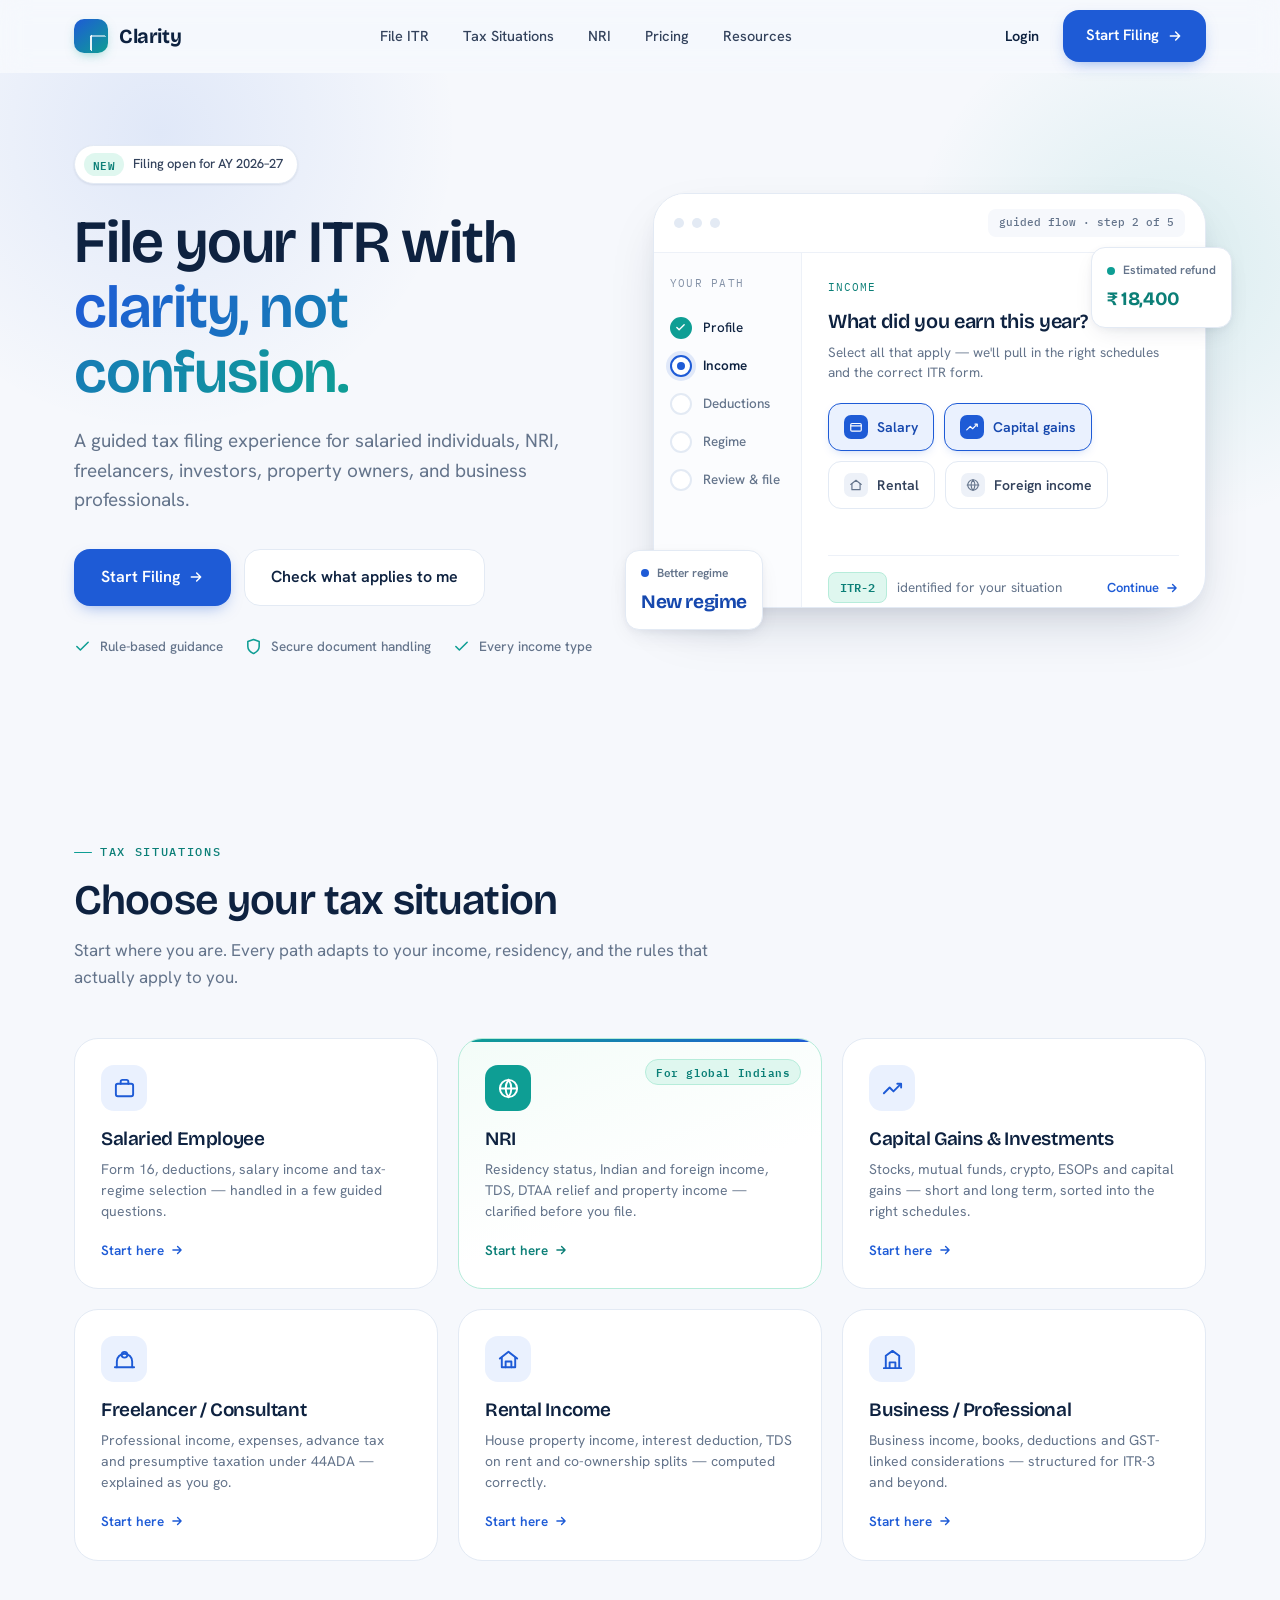
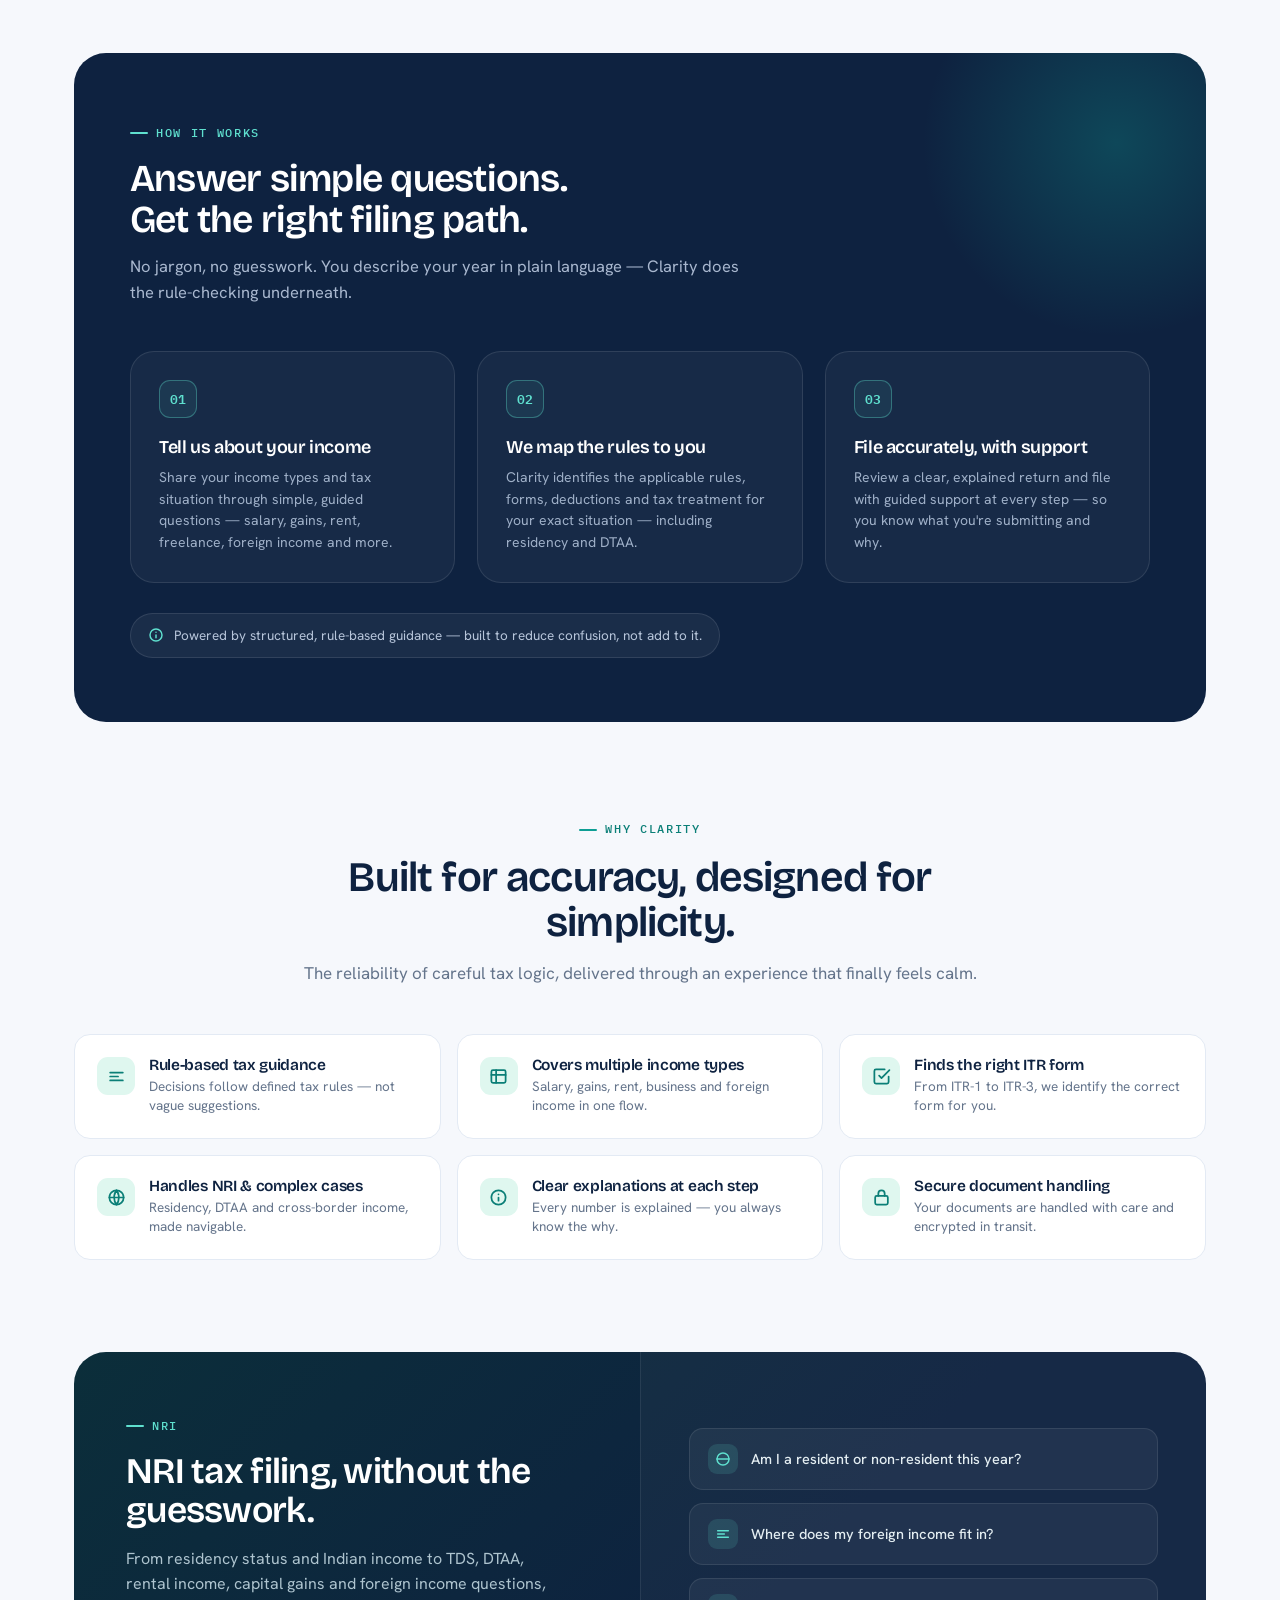
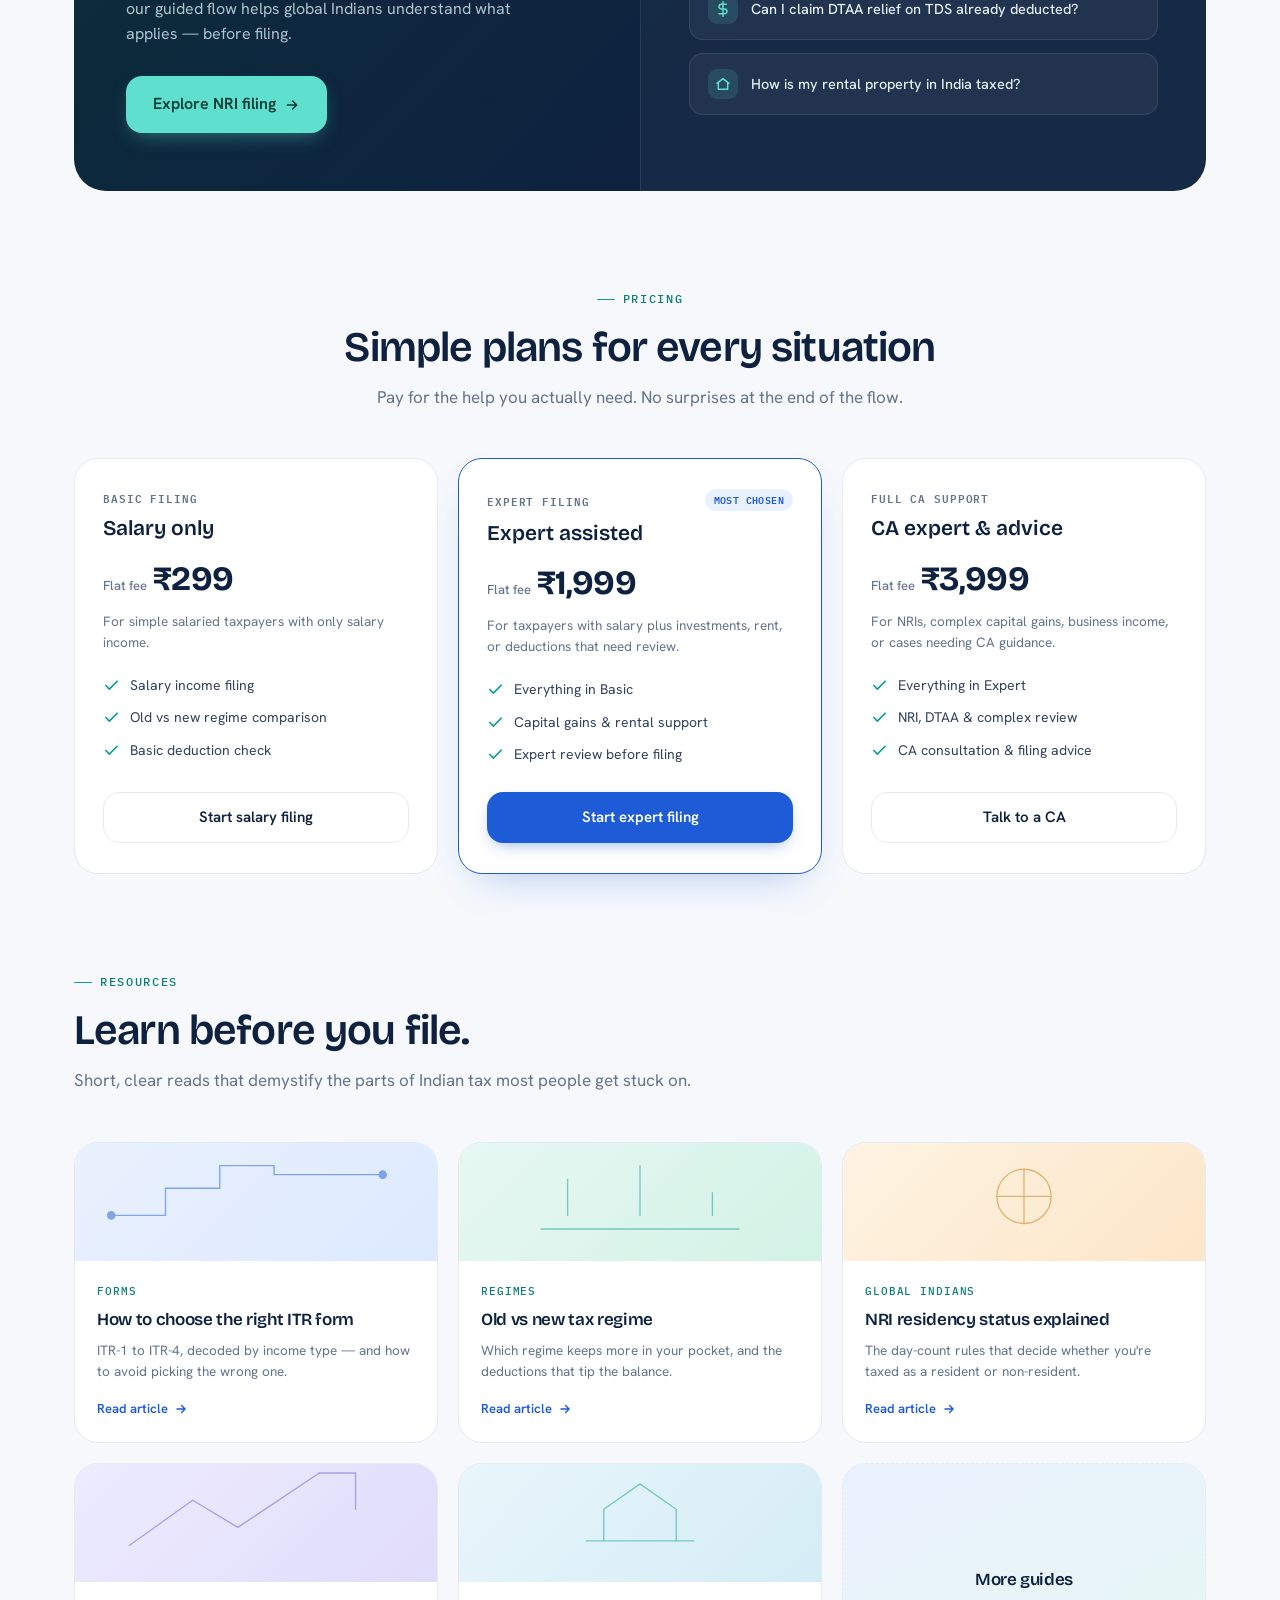
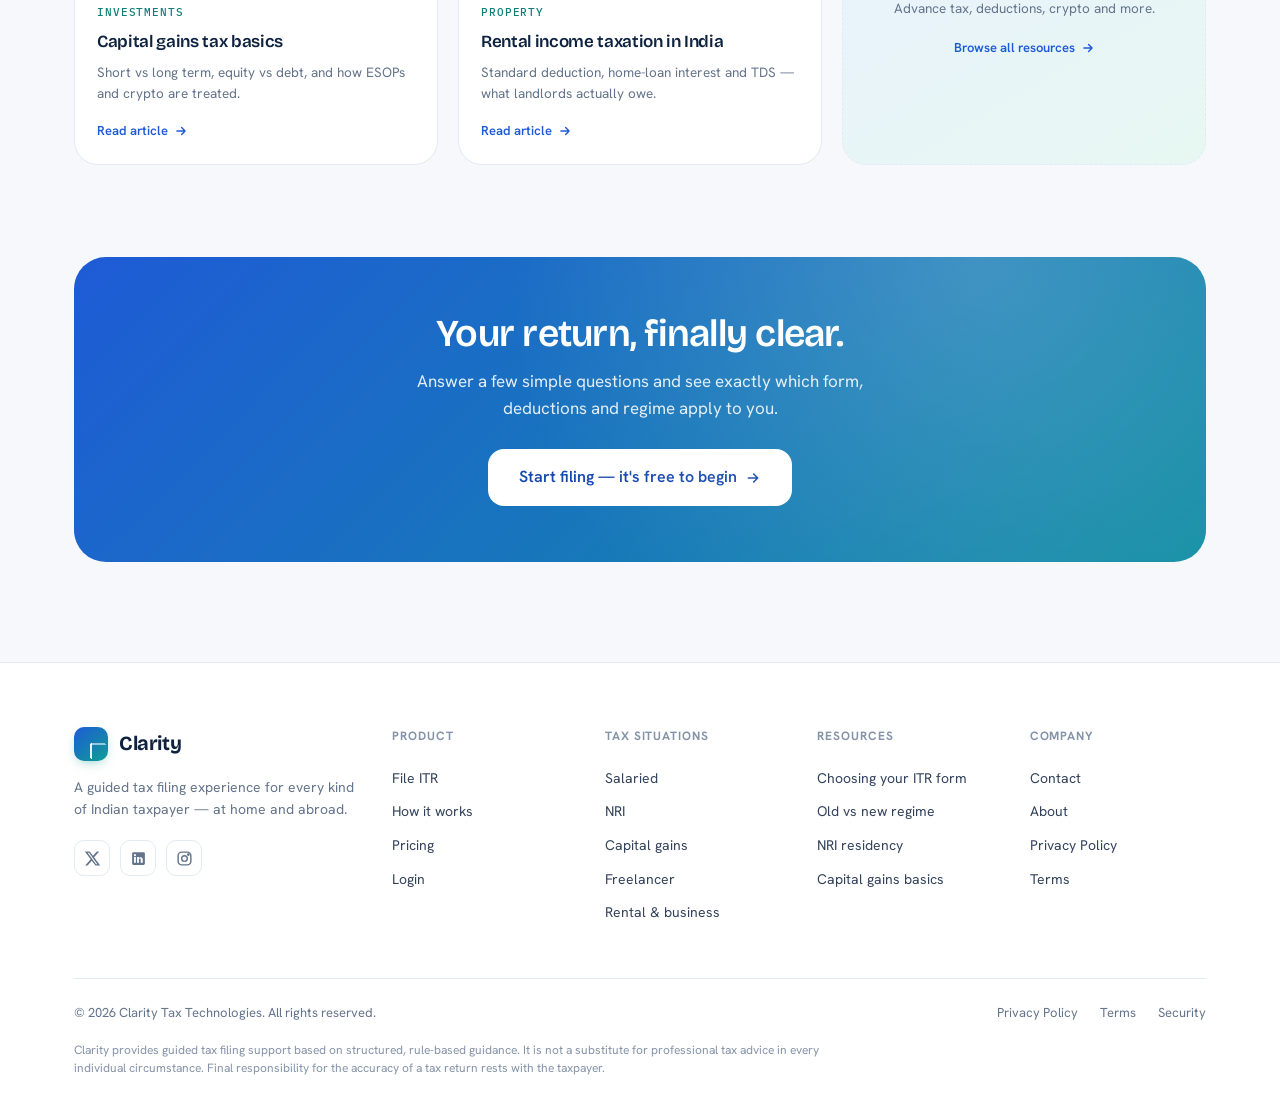
==== index.html @ 89c98901 "Add files via upload" ====
<!DOCTYPE html>
<html lang="en">
<head>
<meta charset="UTF-8">
<meta name="viewport" content="width=device-width, initial-scale=1.0">
<title>Clarity — File your ITR online with clarity</title>
<link rel="preconnect" href="https://fonts.googleapis.com">
<link rel="preconnect" href="https://fonts.gstatic.com" crossorigin>
<link href="https://fonts.googleapis.com/css2?family=Bricolage+Grotesque:opsz,wght@12..96,400;12..96,500;12..96,600;12..96,700;12..96,800&family=Hanken+Grotesk:wght@400;500;600;700&family=IBM+Plex+Mono:wght@400;500;600&display=swap" rel="stylesheet">
<style>
  :root{
    --canvas:#F6F8FC;
    --surface:#FFFFFF;
    --ink:#0E2240;
    --ink-soft:#33425C;
    --slate:#64748B;
    --slate-light:#8593A8;
    --line:#E3EAF4;
    --line-soft:#EDF1F8;
    --blue:#1E5BD6;
    --blue-deep:#1648AE;
    --blue-soft:#EAF1FE;
    --teal:#0E9E94;
    --teal-deep:#0B7F77;
    --mint:#DFF7EF;
    --mint-line:#B6ECDA;
    --amber:#C77A12;

    --r-sm:10px;
    --r-md:16px;
    --r-lg:24px;
    --r-xl:32px;

    --shadow-sm:0 1px 2px rgba(14,34,64,.04), 0 1px 3px rgba(14,34,64,.05);
    --shadow-md:0 8px 24px -8px rgba(14,34,64,.12), 0 2px 8px -2px rgba(14,34,64,.06);
    --shadow-lg:0 24px 60px -20px rgba(14,34,64,.22), 0 8px 24px -10px rgba(14,34,64,.10);

    --display:'Bricolage Grotesque', sans-serif;
    --body:'Hanken Grotesk', sans-serif;
    --mono:'IBM Plex Mono', monospace;

    --maxw:1180px;
  }

  *{box-sizing:border-box;margin:0;padding:0}
  html{scroll-behavior:smooth}
  @media (prefers-reduced-motion:reduce){html{scroll-behavior:auto}}

  body{
    font-family:var(--body);
    background:var(--canvas);
    color:var(--ink);
    line-height:1.55;
    -webkit-font-smoothing:antialiased;
    text-rendering:optimizeLegibility;
    overflow-x:hidden;
  }

  .wrap{max-width:var(--maxw);margin:0 auto;padding:0 24px}
  section{position:relative}

  h1,h2,h3{font-family:var(--display);font-weight:600;letter-spacing:-.02em;line-height:1.08;color:var(--ink)}
  p{color:var(--ink-soft)}
  a{text-decoration:none;color:inherit}

  .eyebrow{
    font-family:var(--mono);
    font-size:12px;
    font-weight:500;
    letter-spacing:.14em;
    text-transform:uppercase;
    color:var(--teal-deep);
    display:inline-flex;align-items:center;gap:8px;
  }
  .eyebrow::before{
    content:"";width:18px;height:1.5px;background:var(--teal);border-radius:2px;display:inline-block;
  }

  /* ---------- Buttons ---------- */
  .btn{
    display:inline-flex;align-items:center;justify-content:center;gap:8px;
    font-family:var(--body);font-weight:600;font-size:15px;
    padding:13px 22px;border-radius:var(--r-md);border:1px solid transparent;
    cursor:pointer;transition:transform .25s cubic-bezier(.2,.8,.2,1), box-shadow .25s, background .2s, border-color .2s;
    white-space:nowrap;
  }
  .btn svg{width:16px;height:16px}
  .btn-primary{background:var(--blue);color:#fff;box-shadow:0 6px 16px -6px rgba(30,91,214,.5)}
  .btn-primary:hover{background:var(--blue-deep);transform:translateY(-2px);box-shadow:0 12px 24px -8px rgba(30,91,214,.55)}
  .btn-ghost{background:var(--surface);color:var(--ink);border-color:var(--line)}
  .btn-ghost:hover{border-color:#C9D6EA;transform:translateY(-2px);box-shadow:var(--shadow-sm)}
  .btn-lg{padding:15px 26px;font-size:16px}

  /* ---------- Header ---------- */
  header{
    position:sticky;top:0;z-index:60;
    background:rgba(246,248,252,.72);
    backdrop-filter:saturate(160%) blur(14px);
    -webkit-backdrop-filter:saturate(160%) blur(14px);
    border-bottom:1px solid transparent;
    transition:border-color .3s, background .3s;
  }
  header.scrolled{border-bottom-color:var(--line);background:rgba(246,248,252,.86)}
  .nav{display:flex;align-items:center;justify-content:space-between;height:72px}
  .logo{display:flex;align-items:center;gap:11px;font-family:var(--display);font-weight:700;font-size:20px;letter-spacing:-.02em}
  .logo-mark{
    width:34px;height:34px;border-radius:10px;
    background:linear-gradient(140deg,var(--blue) 0%, var(--teal) 100%);
    position:relative;flex-shrink:0;box-shadow:0 4px 12px -4px rgba(14,158,148,.5);
  }
  .logo-mark::after{
    content:"";position:absolute;inset:0;border-radius:10px;
    background:
      linear-gradient(90deg,transparent 46%,rgba(255,255,255,.9) 46%,rgba(255,255,255,.9) 54%,transparent 54%),
      linear-gradient(0deg,transparent 46%,rgba(255,255,255,.55) 46%,rgba(255,255,255,.55) 54%,transparent 54%);
    mask:radial-gradient(circle at 70% 70%, #000 30%, transparent 31%);
    -webkit-mask:radial-gradient(circle at 70% 70%, #000 30%, transparent 31%);
  }
  .nav-links{display:flex;align-items:center;gap:6px}
  .nav-links a{
    font-size:14.5px;font-weight:500;color:var(--ink-soft);padding:9px 14px;border-radius:9px;
    transition:color .2s, background .2s;position:relative;
  }
  .nav-links a:hover{color:var(--ink);background:rgba(14,34,64,.045)}
  .nav-right{display:flex;align-items:center;gap:10px}
  .login-link{font-size:14.5px;font-weight:600;padding:9px 14px;border-radius:9px;color:var(--ink);transition:background .2s}
  .login-link:hover{background:rgba(14,34,64,.045)}
  .menu-btn{display:none;background:none;border:1px solid var(--line);border-radius:10px;padding:8px;cursor:pointer}
  .menu-btn svg{width:22px;height:22px;display:block;color:var(--ink)}

  /* ---------- Hero ---------- */
  .hero{padding:72px 0 88px;overflow:hidden}
  .hero-glow{
    position:absolute;inset:0;z-index:0;pointer-events:none;
  }
  .hero-glow::before{
    content:"";position:absolute;width:680px;height:680px;left:-180px;top:-280px;
    background:radial-gradient(circle, rgba(30,91,214,.10), transparent 62%);
  }
  .hero-glow::after{
    content:"";position:absolute;width:620px;height:620px;right:-200px;top:-120px;
    background:radial-gradient(circle, rgba(14,158,148,.12), transparent 60%);
  }
  .hero-grid{
    position:relative;z-index:1;
    display:grid;grid-template-columns:1.04fr 1.1fr;gap:56px;align-items:center;
  }
  .hero-pill{
    display:inline-flex;align-items:center;gap:9px;
    background:var(--surface);border:1px solid var(--line);
    padding:7px 14px 7px 9px;border-radius:100px;font-size:13px;font-weight:500;color:var(--ink-soft);
    box-shadow:var(--shadow-sm);margin-bottom:26px;
  }
  .hero-pill b{
    font-family:var(--mono);font-size:11px;font-weight:600;letter-spacing:.04em;
    background:var(--mint);color:var(--teal-deep);padding:3px 9px;border-radius:100px;
  }
  .hero h1{font-size:clamp(38px,5.1vw,60px);margin-bottom:22px}
  .hero h1 .accent{
    background:linear-gradient(120deg,var(--blue),var(--teal));
    -webkit-background-clip:text;background-clip:text;color:transparent;
  }
  .hero-sub{font-size:clamp(16.5px,1.6vw,19px);color:var(--slate);max-width:540px;margin-bottom:34px}
  .hero-cta{display:flex;gap:13px;flex-wrap:wrap;align-items:center}
  .hero-meta{display:flex;gap:22px;margin-top:30px;flex-wrap:wrap}
  .hero-meta div{display:flex;align-items:center;gap:9px;font-size:13.5px;color:var(--slate);font-weight:500}
  .hero-meta svg{width:17px;height:17px;color:var(--teal);flex-shrink:0}

  /* ---------- Hero visual: the filing-path panel ---------- */
  .panel{
    position:relative;background:var(--surface);border:1px solid var(--line);
    border-radius:var(--r-xl);box-shadow:var(--shadow-lg);overflow:hidden;
  }
  .panel-bar{
    display:flex;align-items:center;gap:8px;padding:15px 20px;border-bottom:1px solid var(--line-soft);
    background:linear-gradient(var(--surface),var(--surface));
  }
  .dot{width:10px;height:10px;border-radius:50%;background:var(--line)}
  .panel-bar .tag{
    margin-left:auto;font-family:var(--mono);font-size:11px;color:var(--slate);
    background:var(--canvas);padding:5px 11px;border-radius:8px;font-weight:500;
  }
  .panel-body{display:grid;grid-template-columns:148px 1fr;min-height:344px}
  .rail{border-right:1px solid var(--line-soft);padding:22px 16px;background:#FBFCFE}
  .rail-h{font-family:var(--mono);font-size:10.5px;letter-spacing:.12em;text-transform:uppercase;color:var(--slate-light);margin-bottom:18px}
  .step{display:flex;align-items:center;gap:11px;padding:8px 0;font-size:13.5px;font-weight:500;color:var(--slate)}
  .step .node{
    width:22px;height:22px;border-radius:50%;border:2px solid var(--line);
    display:flex;align-items:center;justify-content:center;flex-shrink:0;background:var(--surface);
    transition:all .4s ease;
  }
  .step .node svg{width:11px;height:11px;color:#fff}
  .step.done .node{background:var(--teal);border-color:var(--teal)}
  .step.done{color:var(--ink)}
  .step.active .node{border-color:var(--blue);box-shadow:0 0 0 4px rgba(30,91,214,.12)}
  .step.active .node span{width:8px;height:8px;border-radius:50%;background:var(--blue)}
  .step.active{color:var(--ink);font-weight:600}

  .question{padding:26px 26px 24px}
  .q-label{font-family:var(--mono);font-size:11px;letter-spacing:.1em;text-transform:uppercase;color:var(--teal-deep);margin-bottom:10px}
  .q-title{font-family:var(--display);font-size:20px;font-weight:600;margin-bottom:5px;letter-spacing:-.015em}
  .q-help{font-size:13.5px;color:var(--slate);margin-bottom:20px}
  .chips{display:flex;flex-wrap:wrap;gap:10px}
  .chip{
    display:inline-flex;align-items:center;gap:9px;
    border:1px solid var(--line);background:var(--surface);
    padding:11px 15px;border-radius:13px;font-size:14px;font-weight:600;color:var(--ink-soft);cursor:default;
    transition:all .3s ease;
  }
  .chip .ic{width:24px;height:24px;border-radius:7px;display:flex;align-items:center;justify-content:center;flex-shrink:0}
  .chip .ic svg{width:14px;height:14px}
  .chip.sel{border-color:var(--blue);background:var(--blue-soft);color:var(--blue-deep);box-shadow:0 4px 12px -6px rgba(30,91,214,.4)}
  .chip.sel .ic{background:var(--blue);color:#fff}
  .chip:not(.sel) .ic{background:var(--line-soft);color:var(--slate)}
  .q-foot{
    margin:22px 26px 0;border-top:1px solid var(--line-soft);padding:16px 0 4px;
    display:flex;align-items:center;justify-content:space-between;
  }
  .result{display:flex;align-items:center;gap:10px;font-size:13.5px}
  .result .badge{
    font-family:var(--mono);font-weight:600;font-size:12px;color:var(--teal-deep);
    background:var(--mint);border:1px solid var(--mint-line);padding:5px 11px;border-radius:8px;
  }
  .result span{color:var(--slate)}
  .mini-btn{
    font-size:13px;font-weight:600;color:var(--blue);display:inline-flex;align-items:center;gap:6px;
  }
  .mini-btn svg{width:14px;height:14px;transition:transform .25s}
  .panel:hover .mini-btn svg{transform:translateX(3px)}

  .hero-visual{position:relative}
  .float-card{
    position:absolute;background:var(--surface);border:1px solid var(--line);
    border-radius:14px;box-shadow:var(--shadow-md);padding:13px 15px;z-index:3;
  }
  .float-card .fc-top{display:flex;align-items:center;gap:8px;font-size:12px;font-weight:600;color:var(--slate)}
  .float-card .fc-top .d{width:8px;height:8px;border-radius:50%}
  .float-card .fc-val{font-family:var(--display);font-weight:700;font-size:19px;margin-top:4px;letter-spacing:-.02em}
  .fc-refund{right:-26px;top:54px;animation:float 6s ease-in-out infinite}
  .fc-regime{left:-28px;bottom:-22px;animation:float 6s ease-in-out infinite .8s}
  @keyframes float{0%,100%{transform:translateY(0)}50%{transform:translateY(-9px)}}
  @media (prefers-reduced-motion:reduce){.fc-refund,.fc-regime{animation:none}}

  /* ---------- Section shells ---------- */
  .section-pad{padding:92px 0}
  .section-head{max-width:680px;margin-bottom:48px}
  .section-head.center{margin-left:auto;margin-right:auto;text-align:center}
  .section-head h2{font-size:clamp(28px,3.6vw,42px);margin:16px 0 14px}
  .section-head p{font-size:17px;color:var(--slate)}

  /* ---------- Tax situation cards ---------- */
  .cards-grid{display:grid;grid-template-columns:repeat(3,1fr);gap:20px}
  .tcard{
    background:var(--surface);border:1px solid var(--line);border-radius:var(--r-lg);
    padding:26px;transition:transform .3s cubic-bezier(.2,.8,.2,1), box-shadow .3s, border-color .3s;
    position:relative;overflow:hidden;
  }
  .tcard:hover{transform:translateY(-5px);box-shadow:var(--shadow-md);border-color:#D4E0F0}
  .tcard .tc-ic{
    width:46px;height:46px;border-radius:13px;display:flex;align-items:center;justify-content:center;
    background:var(--blue-soft);color:var(--blue);margin-bottom:18px;transition:transform .3s;
  }
  .tcard:hover .tc-ic{transform:scale(1.07) rotate(-3deg)}
  .tcard .tc-ic svg{width:23px;height:23px}
  .tcard h3{font-size:19px;margin-bottom:9px}
  .tcard p{font-size:14px;color:var(--slate);line-height:1.5}
  .tc-link{margin-top:18px;font-size:13.5px;font-weight:600;color:var(--blue);display:inline-flex;align-items:center;gap:6px}
  .tc-link svg{width:14px;height:14px;transition:transform .25s}
  .tcard:hover .tc-link svg{transform:translateX(3px)}

  .tcard.nri{
    background:linear-gradient(160deg,#F3FCF8 0%, var(--surface) 60%);
    border-color:var(--mint-line);
  }
  .tcard.nri .tc-ic{background:var(--teal);color:#fff}
  .tcard.nri .tc-link{color:var(--teal-deep)}
  .tcard.nri::before{
    content:"";position:absolute;top:0;left:0;right:0;height:3px;
    background:linear-gradient(90deg,var(--teal),var(--blue));
  }
  .nri-badge{
    position:absolute;top:20px;right:20px;font-family:var(--mono);font-size:10.5px;font-weight:600;
    letter-spacing:.04em;color:var(--teal-deep);background:var(--mint);border:1px solid var(--mint-line);
    padding:4px 10px;border-radius:100px;
  }

  /* ---------- Guided flow ---------- */
  .flow{background:var(--ink);color:#fff;border-radius:var(--r-xl);padding:64px 56px;position:relative;overflow:hidden}
  .flow::before{
    content:"";position:absolute;right:-120px;top:-120px;width:420px;height:420px;
    background:radial-gradient(circle,rgba(14,158,148,.30),transparent 65%);
  }
  .flow .section-head h2,.flow .section-head{color:#fff}
  .flow .section-head h2{color:#fff}
  .flow .eyebrow{color:#5FE0CF}
  .flow .eyebrow::before{background:#5FE0CF}
  .flow-head{max-width:620px;margin-bottom:46px;position:relative;z-index:1}
  .flow-head h2{font-size:clamp(26px,3.4vw,38px);color:#fff;margin:16px 0 14px}
  .flow-head p{color:#A9B8CF;font-size:16.5px}
  .steps3{display:grid;grid-template-columns:repeat(3,1fr);gap:22px;position:relative;z-index:1}
  .s3{
    background:rgba(255,255,255,.04);border:1px solid rgba(255,255,255,.10);
    border-radius:var(--r-lg);padding:28px;transition:background .3s, transform .3s, border-color .3s;
  }
  .s3:hover{background:rgba(255,255,255,.07);transform:translateY(-4px);border-color:rgba(95,224,207,.4)}
  .s3-num{
    font-family:var(--mono);font-size:13px;font-weight:600;color:#5FE0CF;
    width:38px;height:38px;border-radius:11px;border:1px solid rgba(95,224,207,.35);
    display:flex;align-items:center;justify-content:center;margin-bottom:20px;background:rgba(95,224,207,.08);
  }
  .s3 h3{color:#fff;font-size:18px;margin-bottom:9px}
  .s3 p{color:#9FB0C8;font-size:14px;line-height:1.55}
  .flow-note{
    margin-top:30px;display:inline-flex;align-items:center;gap:10px;position:relative;z-index:1;
    font-size:13.5px;color:#B7C5DA;background:rgba(255,255,255,.05);border:1px solid rgba(255,255,255,.1);
    padding:11px 17px;border-radius:100px;
  }
  .flow-note svg{width:16px;height:16px;color:#5FE0CF}

  /* ---------- Trust ---------- */
  .trust-grid{display:grid;grid-template-columns:repeat(3,1fr);gap:16px}
  .trust-item{
    display:flex;gap:14px;align-items:flex-start;background:var(--surface);
    border:1px solid var(--line);border-radius:var(--r-md);padding:22px;transition:border-color .3s, box-shadow .3s;
  }
  .trust-item:hover{border-color:#D4E0F0;box-shadow:var(--shadow-sm)}
  .trust-item .ti-ic{
    width:38px;height:38px;border-radius:11px;flex-shrink:0;display:flex;align-items:center;justify-content:center;
    background:var(--mint);color:var(--teal-deep);
  }
  .trust-item .ti-ic svg{width:19px;height:19px}
  .trust-item h3{font-size:15.5px;margin-bottom:3px}
  .trust-item p{font-size:13.5px;color:var(--slate);line-height:1.45}

  /* ---------- NRI highlight ---------- */
  .nri-band{
    display:grid;grid-template-columns:1fr 1fr;gap:0;
    background:linear-gradient(135deg,#0B2E3A 0%, #0E2240 60%);
    border-radius:var(--r-xl);overflow:hidden;color:#fff;
  }
  .nri-left{padding:58px 52px}
  .nri-left .eyebrow{color:#5FE0CF}
  .nri-left .eyebrow::before{background:#5FE0CF}
  .nri-left h2{color:#fff;font-size:clamp(26px,3.2vw,36px);margin:18px 0 16px}
  .nri-left p{color:#AEC4CF;font-size:16px;margin-bottom:30px;max-width:440px}
  .nri-left .btn-primary{background:#5FE0CF;color:#073A35;box-shadow:0 8px 20px -8px rgba(95,224,207,.5)}
  .nri-left .btn-primary:hover{background:#7DEBDC;transform:translateY(-2px)}
  .nri-right{
    background:rgba(255,255,255,.03);border-left:1px solid rgba(255,255,255,.08);
    padding:48px;display:flex;flex-direction:column;justify-content:center;gap:13px;
  }
  .nri-q{
    display:flex;align-items:center;gap:13px;background:rgba(255,255,255,.05);
    border:1px solid rgba(255,255,255,.09);border-radius:14px;padding:15px 18px;
    transition:background .3s, transform .3s;
  }
  .nri-q:hover{background:rgba(95,224,207,.10);transform:translateX(4px)}
  .nri-q .nq-ic{width:30px;height:30px;border-radius:9px;background:rgba(95,224,207,.14);color:#5FE0CF;display:flex;align-items:center;justify-content:center;flex-shrink:0}
  .nri-q .nq-ic svg{width:16px;height:16px}
  .nri-q span{font-size:14.5px;font-weight:500;color:#E4EEF2}

  /* ---------- Pricing ---------- */
  .price-grid{display:grid;grid-template-columns:repeat(3,1fr);gap:20px;align-items:stretch}
  .pcard{
    background:var(--surface);border:1px solid var(--line);border-radius:var(--r-lg);
    padding:30px 28px;display:flex;flex-direction:column;transition:transform .3s, box-shadow .3s, border-color .3s;
  }
  .pcard:hover{transform:translateY(-5px);box-shadow:var(--shadow-md)}
  .pcard{position:relative}
  .pcard.featured{border-color:var(--blue);box-shadow:0 18px 44px -22px rgba(30,91,214,.4)}
  .p-tag{
    font-family:var(--mono);font-size:11px;letter-spacing:.08em;text-transform:uppercase;
    font-weight:600;color:var(--slate);margin-bottom:6px;display:flex;align-items:center;justify-content:space-between;
  }
  .p-tag .star{
    color:var(--blue);background:var(--blue-soft);font-size:10px;padding:3px 9px;border-radius:100px;letter-spacing:.04em;
  }
  .p-name{font-family:var(--display);font-size:21px;font-weight:600;margin-bottom:8px}
  .p-price{display:flex;align-items:baseline;gap:6px;margin-bottom:5px}
  .p-price .from{font-size:13px;color:var(--slate);font-weight:500}
  .p-price .amt{font-family:var(--display);font-size:34px;font-weight:700;letter-spacing:-.02em}
  .p-desc{font-size:13.5px;color:var(--slate);margin-bottom:22px;min-height:38px}
  .p-list{list-style:none;display:flex;flex-direction:column;gap:11px;margin-bottom:26px;flex:1}
  .p-list li{display:flex;align-items:flex-start;gap:10px;font-size:14px;color:var(--ink-soft)}
  .p-list li svg{width:17px;height:17px;color:var(--teal);flex-shrink:0;margin-top:2px}
  .pcard .btn{width:100%}
  .pcard.featured .btn{background:var(--blue);color:#fff}

  /* ---------- Resources ---------- */
  .res-grid{display:grid;grid-template-columns:repeat(3,1fr);gap:20px}
  .rcard{
    background:var(--surface);border:1px solid var(--line);border-radius:var(--r-lg);
    overflow:hidden;transition:transform .3s, box-shadow .3s;display:flex;flex-direction:column;
  }
  .rcard:hover{transform:translateY(-5px);box-shadow:var(--shadow-md)}
  .rcard .r-top{height:118px;position:relative;overflow:hidden}
  .rcard .r-body{padding:22px}
  .r-cat{font-family:var(--mono);font-size:11px;font-weight:500;letter-spacing:.08em;text-transform:uppercase;color:var(--teal-deep);margin-bottom:9px}
  .rcard h3{font-size:17px;line-height:1.25;margin-bottom:10px}
  .rcard p{font-size:13.5px;color:var(--slate);margin-bottom:14px}
  .r-read{font-size:13px;font-weight:600;color:var(--blue);display:inline-flex;align-items:center;gap:6px}
  .r-read svg{width:14px;height:14px;transition:transform .25s}
  .rcard:hover .r-read svg{transform:translateX(3px)}
  .rt1{background:linear-gradient(135deg,#EAF1FE,#DCE9FF)}
  .rt2{background:linear-gradient(135deg,#E7F8F2,#D2F2E6)}
  .rt3{background:linear-gradient(135deg,#FEF3E2,#FCE6C8)}
  .rt4{background:linear-gradient(135deg,#EDEBFE,#E0DCFB)}
  .rt5{background:linear-gradient(135deg,#E9F6FB,#D4ECF6)}
  .r-deco{position:absolute;inset:0;opacity:.5}

  /* ---------- CTA strip ---------- */
  .cta-strip{
    background:linear-gradient(135deg,var(--blue) 0%, var(--teal) 130%);
    border-radius:var(--r-xl);padding:56px;text-align:center;color:#fff;position:relative;overflow:hidden;
  }
  .cta-strip::after{
    content:"";position:absolute;inset:0;
    background:radial-gradient(circle at 80% 0%, rgba(255,255,255,.18), transparent 50%);
  }
  .cta-strip h2{color:#fff;font-size:clamp(26px,3.4vw,38px);margin-bottom:14px;position:relative}
  .cta-strip p{color:rgba(255,255,255,.88);font-size:17px;margin-bottom:28px;position:relative;max-width:520px;margin-left:auto;margin-right:auto}
  .cta-strip .btn{background:#fff;color:var(--blue-deep);position:relative;font-size:16px;padding:15px 30px}
  .cta-strip .btn:hover{transform:translateY(-2px);box-shadow:0 14px 30px -10px rgba(0,0,0,.3)}

  /* ---------- Footer ---------- */
  footer{background:var(--surface);border-top:1px solid var(--line);padding:64px 0 32px;margin-top:8px}
  .foot-grid{display:grid;grid-template-columns:1.6fr 1fr 1fr 1fr 1fr;gap:36px;margin-bottom:48px}
  .foot-brand .logo{margin-bottom:16px}
  .foot-brand p{font-size:14px;color:var(--slate);max-width:280px;margin-bottom:20px}
  .foot-soc{display:flex;gap:10px}
  .foot-soc a{width:36px;height:36px;border-radius:10px;border:1px solid var(--line);display:flex;align-items:center;justify-content:center;color:var(--slate);transition:all .2s}
  .foot-soc a:hover{color:var(--blue);border-color:#C9D6EA;background:var(--blue-soft)}
  .foot-soc svg{width:17px;height:17px}
  .foot-col h4{font-family:var(--body);font-size:12px;font-weight:700;letter-spacing:.08em;text-transform:uppercase;color:var(--slate-light);margin-bottom:16px}
  .foot-col a{display:block;font-size:14px;color:var(--ink-soft);padding:6px 0;transition:color .2s}
  .foot-col a:hover{color:var(--blue)}
  .foot-bottom{border-top:1px solid var(--line);padding-top:24px;display:flex;align-items:center;justify-content:space-between;flex-wrap:wrap;gap:14px}
  .foot-bottom p{font-size:13px;color:var(--slate)}
  .foot-legal{display:flex;gap:22px}
  .foot-legal a{font-size:13px;color:var(--slate);transition:color .2s}
  .foot-legal a:hover{color:var(--ink)}
  .foot-disc{margin-top:18px;font-size:12px;color:var(--slate-light);line-height:1.5;max-width:760px}

  /* ---------- Reveal animation ---------- */
  .reveal{opacity:0;transform:translateY(22px);transition:opacity .7s cubic-bezier(.2,.8,.2,1), transform .7s cubic-bezier(.2,.8,.2,1)}
  .reveal.in{opacity:1;transform:none}
  @media (prefers-reduced-motion:reduce){.reveal{opacity:1;transform:none;transition:none}}


  #tax-path-app{scroll-margin-top:92px}
  #taxPathCard{scroll-margin-top:92px}

  /* ---------- Responsive ---------- */
  @media (max-width:980px){
    .hero-grid{grid-template-columns:1fr;gap:48px}
    .hero-visual{max-width:560px}
    .cards-grid,.steps3,.trust-grid,.price-grid,.res-grid{grid-template-columns:repeat(2,1fr)}
    .nri-band{grid-template-columns:1fr}
    .nri-right{border-left:none;border-top:1px solid rgba(255,255,255,.08)}
    .foot-grid{grid-template-columns:1fr 1fr 1fr;gap:28px}
    .foot-brand{grid-column:1/-1}
  }
  @media (max-width:760px){
    .nav-links,.nav-right .login-link,.nav-right .btn{display:none}
    .nav-right .menu-btn{display:flex}
    .menu-btn{margin-left:auto}
    .section-pad{padding:64px 0}
    .hero{padding:48px 0 64px}
    .flow{padding:44px 26px}
    .nri-left{padding:40px 30px}
    .nri-right{padding:32px 30px}
    .cta-strip{padding:44px 28px}
    .float-card{display:none}
  }
  @media (max-width:560px){
    .wrap{padding:0 18px}
    .cards-grid,.steps3,.trust-grid,.price-grid,.res-grid{grid-template-columns:1fr}
    .panel-body{grid-template-columns:1fr}
    .rail{display:none}
    .foot-grid{grid-template-columns:1fr 1fr}
    .hero-cta{flex-direction:column;align-items:stretch}
    .hero-cta .btn{width:100%}
  }


  /* ---------- Dedicated Tax Path App Screen ---------- */
  .preview-link{cursor:pointer;outline:none}
  .preview-link::before{
    content:"Open live checker";position:absolute;right:20px;bottom:18px;z-index:4;
    font-family:var(--mono);font-size:11px;font-weight:700;letter-spacing:.08em;text-transform:uppercase;
    color:var(--blue-deep);background:#fff;border:1px solid var(--line);border-radius:999px;
    padding:8px 12px;box-shadow:var(--shadow-sm);opacity:0;transform:translateY(8px);
    transition:opacity .25s, transform .25s, border-color .25s;
  }
  .preview-link:hover::before,.preview-link:focus-visible::before{opacity:1;transform:none;border-color:#C9D6EA}

  .tax-app-section{
    min-height:100vh;padding:88px 0 96px;background:
      radial-gradient(circle at 12% 8%, rgba(30,91,214,.10), transparent 30%),
      radial-gradient(circle at 90% 12%, rgba(14,158,148,.12), transparent 28%),
      var(--canvas);
    scroll-margin-top:72px;
  }
  .tax-app-shell{display:grid;grid-template-columns:1.05fr .95fr;gap:28px;align-items:start}
  .tax-app-head{max-width:740px;margin-bottom:28px}
  .tax-app-head h2{font-size:clamp(30px,3.8vw,46px);margin:14px 0 12px}
  .tax-app-head p{font-size:17px;color:var(--slate)}
  .app-card,.summary-card{
    background:rgba(255,255,255,.92);border:1px solid var(--line);border-radius:var(--r-xl);
    box-shadow:var(--shadow-lg);overflow:hidden;
  }
  .app-topbar{display:flex;align-items:center;gap:8px;padding:14px 18px;border-bottom:1px solid var(--line-soft);background:#FBFCFE}
  .app-topbar .tag{margin-left:auto;font-family:var(--mono);font-size:11px;color:var(--slate);background:var(--canvas);padding:5px 11px;border-radius:8px;font-weight:600}
  .topbar-reset{
    border:1px solid var(--line);background:#fff;color:var(--ink-soft);border-radius:10px;
    padding:6px 10px;font-family:var(--body);font-size:12px;font-weight:800;cursor:pointer;
    transition:all .2s;white-space:nowrap;
  }
  .topbar-reset:hover{border-color:#C9D6EA;color:var(--blue);box-shadow:var(--shadow-sm);transform:translateY(-1px)}
  .app-body{padding:26px}
  .app-steps{display:grid;grid-template-columns:repeat(5,1fr);gap:8px;margin-bottom:24px}
  .app-step{display:flex;align-items:center;gap:8px;background:#FBFCFE;border:1px solid var(--line-soft);border-radius:12px;padding:9px 10px;font-size:12px;font-weight:700;color:var(--slate)}
  .app-step .mini-node{width:18px;height:18px;border-radius:50%;border:2px solid var(--line);background:#fff;flex-shrink:0}
  .app-step.done,.app-step.active{color:var(--ink)}
  .app-step.done .mini-node{background:var(--teal);border-color:var(--teal);position:relative}
  .app-step.done .mini-node::after{content:"";position:absolute;left:4px;top:2px;width:5px;height:9px;border:solid #fff;border-width:0 2px 2px 0;transform:rotate(45deg)}
  .app-step.active .mini-node{border-color:var(--blue);box-shadow:0 0 0 4px rgba(30,91,214,.12)}
  .app-block{border-top:1px solid var(--line-soft);padding-top:22px;margin-top:22px}
  .app-block:first-of-type{border-top:0;padding-top:0;margin-top:0}
  .app-block h3{font-size:20px;margin-bottom:6px}
  .app-block p{font-size:14px;color:var(--slate);margin-bottom:16px}
  .toggle-row,.income-chip-row{display:flex;gap:10px;flex-wrap:wrap}
  .toggle-pill,.income-pill{
    border:1px solid var(--line);background:#fff;color:var(--ink-soft);border-radius:14px;
    padding:11px 15px;font:inherit;font-weight:700;cursor:pointer;transition:all .2s;
  }
  .toggle-pill:hover,.income-pill:hover{border-color:#C9D6EA;transform:translateY(-1px);box-shadow:var(--shadow-sm)}
  .toggle-pill.active,.income-pill.active{background:var(--blue-soft);border-color:var(--blue);color:var(--blue-deep);box-shadow:0 5px 14px -8px rgba(30,91,214,.55)}
  .form-grid{display:grid;grid-template-columns:repeat(2,minmax(0,1fr));gap:13px}
  .field-card{display:flex;flex-direction:column;gap:7px;background:#FBFCFE;border:1px solid var(--line);border-radius:15px;padding:13px 14px;transition:opacity .2s, border-color .2s, box-shadow .2s}
  .field-card.inactive{opacity:.46}
  .field-card:focus-within{border-color:var(--blue);box-shadow:0 0 0 4px rgba(30,91,214,.10)}
  .field-card label{font-size:12px;font-weight:800;letter-spacing:.02em;color:var(--slate)}
  .field-card input{width:100%;border:0;background:transparent;color:var(--ink);font-family:var(--display);font-size:22px;font-weight:700;outline:none}
  .hint-note{font-size:12.5px;color:var(--slate-light);margin-top:12px}
  .summary-card{position:sticky;top:94px}
  .summary-hero{padding:26px;border-bottom:1px solid var(--line-soft);background:linear-gradient(160deg,#F3FCF8 0%,#fff 68%)}
  .summary-kicker{font-family:var(--mono);font-size:11px;font-weight:700;letter-spacing:.12em;text-transform:uppercase;color:var(--teal-deep);margin-bottom:8px}
  .summary-hero h3{font-size:26px;margin-bottom:8px}
  .summary-hero p{font-size:14px;color:var(--slate)}
  .result-grid{display:grid;grid-template-columns:repeat(2,1fr);gap:12px;padding:18px}
  .result-box{background:#FBFCFE;border:1px solid var(--line-soft);border-radius:15px;padding:14px}
  .result-box span{display:block;font-size:12px;font-weight:800;color:var(--slate);margin-bottom:5px}
  .result-box strong{font-family:var(--display);font-size:21px;letter-spacing:-.02em;color:var(--ink)}
  .result-box.wide{grid-column:1/-1}
  .reason-box,.docs-box{margin:0 18px 18px;background:#fff;border:1px solid var(--line-soft);border-radius:15px;padding:16px}
  .reason-box strong,.docs-box strong{display:block;font-size:14px;margin-bottom:7px;color:var(--ink)}
  .reason-box p{font-size:13.5px;color:var(--slate);margin:0}
  .docs-list{display:flex;flex-wrap:wrap;gap:8px;list-style:none;margin-top:10px;padding:0}
  .docs-list li{font-size:12.5px;font-weight:700;color:var(--teal-deep);background:var(--mint);border:1px solid var(--mint-line);padding:6px 9px;border-radius:999px}
  .app-actions{display:flex;gap:10px;flex-wrap:wrap;padding:0 18px 22px}
  .app-actions .btn{flex:1}

  @media (max-width:980px){
    .tax-app-shell{grid-template-columns:1fr}
    .summary-card{position:relative;top:auto}
    .app-steps{grid-template-columns:repeat(2,1fr)}
  }
  @media (max-width:560px){
    .app-body{padding:20px}
    .form-grid,.result-grid{grid-template-columns:1fr}
    .app-steps{grid-template-columns:1fr}
  }


  /* ---------- Step-by-step Tax Path Wizard ---------- */
  .wizard-panel{display:none;min-height:390px}
  .wizard-panel.active{display:block;animation:wizardFade .28s ease both}
  @keyframes wizardFade{from{opacity:0;transform:translateY(8px)}to{opacity:1;transform:none}}
  .wizard-kicker{font-family:var(--mono);font-size:11px;font-weight:800;letter-spacing:.12em;text-transform:uppercase;color:var(--teal-deep);margin-bottom:10px}
  .wizard-title{font-family:var(--display);font-size:26px;font-weight:650;letter-spacing:-.02em;color:var(--ink);line-height:1.1;margin-bottom:9px}
  .wizard-copy{font-size:15px;color:var(--slate);max-width:620px;margin-bottom:22px}
  .wizard-actions{display:flex;align-items:center;justify-content:space-between;gap:12px;border-top:1px solid var(--line-soft);margin-top:26px;padding-top:18px}
  .wizard-actions .btn{min-width:132px}
  .wizard-actions .btn[disabled]{opacity:.45;cursor:not-allowed;transform:none;box-shadow:none}
  .wizard-side-note{display:flex;align-items:flex-start;gap:10px;background:#FBFCFE;border:1px solid var(--line-soft);border-radius:15px;padding:14px 15px;margin-top:18px;color:var(--slate);font-size:13.5px}
  .wizard-side-note strong{color:var(--ink);display:block;margin-bottom:2px}
  .wizard-side-note .note-dot{width:9px;height:9px;border-radius:50%;background:var(--teal);margin-top:6px;flex-shrink:0}
  .income-pill .pill-sub{display:block;font-size:11.5px;color:var(--slate);font-weight:600;margin-top:2px}
  .income-pill.active .pill-sub{color:var(--blue-deep)}
  .income-chip-row.wizard-income{display:grid;grid-template-columns:repeat(2,minmax(0,1fr));gap:11px}
  .income-chip-row.wizard-income .income-pill{text-align:left;padding:14px 15px}
  .field-card.hidden-field{display:none}
  .field-card .field-help{font-size:11.5px;color:var(--slate-light);font-weight:600;margin-top:-2px}
  .preview-strip{display:grid;grid-template-columns:repeat(2,minmax(0,1fr));gap:12px;margin-top:18px}
  .preview-tile{background:#FBFCFE;border:1px solid var(--line-soft);border-radius:15px;padding:14px}
  .preview-tile span{display:block;font-size:12px;font-weight:800;color:var(--slate);margin-bottom:5px}
  .preview-tile strong{font-family:var(--display);font-size:22px;letter-spacing:-.02em;color:var(--ink)}
  .review-panel{display:grid;gap:13px}
  .review-line{display:flex;align-items:center;justify-content:space-between;gap:14px;background:#FBFCFE;border:1px solid var(--line-soft);border-radius:14px;padding:13px 15px}
  .review-line span{font-size:13px;font-weight:800;color:var(--slate)}
  .review-line strong{font-size:15px;color:var(--ink);text-align:right}
  .mini-docs{display:flex;flex-wrap:wrap;gap:8px;margin-top:10px;padding:0;list-style:none}
  .mini-docs li{font-size:12.5px;font-weight:700;color:var(--teal-deep);background:var(--mint);border:1px solid var(--mint-line);padding:6px 9px;border-radius:999px}
  .summary-card.review-ready{border-color:var(--mint-line)}
  .deduction-sections{display:grid;gap:14px}
  .deduction-section{background:#FBFCFE;border:1px solid var(--line-soft);border-radius:18px;padding:16px}
  .deduction-section-head{display:flex;align-items:flex-start;justify-content:space-between;gap:14px;margin-bottom:12px}
  .deduction-section-head h4{font-family:var(--display);font-size:18px;letter-spacing:-.015em;margin-bottom:4px;color:var(--ink)}
  .deduction-section-head p{font-size:13px;color:var(--slate);margin:0;line-height:1.4}
  .deduction-badge{font-family:var(--mono);font-size:10.5px;font-weight:800;letter-spacing:.04em;color:var(--teal-deep);background:var(--mint);border:1px solid var(--mint-line);padding:5px 9px;border-radius:999px;white-space:nowrap}
  .deduction-grid{display:grid;grid-template-columns:repeat(2,minmax(0,1fr));gap:12px}
  .deduction-total-row{display:flex;align-items:center;justify-content:space-between;gap:14px;background:#fff;border:1px solid var(--line);border-radius:16px;padding:15px 16px;margin-top:2px}
  .deduction-total-row span{font-size:13px;font-weight:800;color:var(--slate)}
  .deduction-total-row strong{font-family:var(--display);font-size:22px;color:var(--ink);letter-spacing:-.02em;text-align:right}
  .deduction-small-note{font-size:12px;color:var(--slate-light);margin-top:10px;line-height:1.45}

  /* ---------- Tax calculation breakdown ---------- */
  .calc-snapshot{border-color:#D8E7FF;background:linear-gradient(160deg,#F7FAFF,#fff)}
  .breakdown-box{
    margin-top:18px;background:#fff;border:1px solid var(--line);border-radius:20px;
    padding:18px;box-shadow:var(--shadow-sm);
  }
  .breakdown-head{display:flex;align-items:flex-start;justify-content:space-between;gap:16px;margin-bottom:14px}
  .breakdown-head h4{font-family:var(--display);font-size:21px;letter-spacing:-.02em;color:var(--ink);margin-bottom:5px}
  .breakdown-head p{font-size:13.5px;color:var(--slate);margin:0;max-width:620px;line-height:1.45}
  .breakdown-pill{font-family:var(--mono);font-size:10.5px;font-weight:800;letter-spacing:.06em;text-transform:uppercase;color:var(--blue-deep);background:var(--blue-soft);border:1px solid #CFE0FF;padding:6px 10px;border-radius:999px;white-space:nowrap}
  .breakdown-toggle{display:flex;gap:8px;flex-wrap:wrap;margin-bottom:14px}
  .breakdown-toggle button{border:1px solid var(--line);background:#FBFCFE;color:var(--ink-soft);border-radius:999px;padding:8px 12px;font-family:var(--body);font-size:13px;font-weight:800;cursor:pointer;transition:all .2s}
  .breakdown-toggle button:hover{border-color:#C9D6EA;transform:translateY(-1px)}
  .breakdown-toggle button.active{background:var(--ink);border-color:var(--ink);color:#fff}
  .breakdown-grid{display:grid;gap:9px;margin-bottom:14px}
  .breakdown-line{display:flex;align-items:flex-start;justify-content:space-between;gap:14px;background:#FBFCFE;border:1px solid var(--line-soft);border-radius:13px;padding:11px 13px}
  .breakdown-line span{font-size:13px;font-weight:800;color:var(--slate)}
  .breakdown-line strong{font-size:14.5px;color:var(--ink);text-align:right;white-space:nowrap}
  .breakdown-line.emphasis{background:var(--blue-soft);border-color:#CFE0FF}
  .breakdown-line.emphasis span,.breakdown-line.emphasis strong{color:var(--blue-deep)}
  .breakdown-line.final{background:var(--mint);border-color:var(--mint-line)}
  .breakdown-line.final span,.breakdown-line.final strong{color:var(--teal-deep)}
  .slab-box{background:#FBFCFE;border:1px solid var(--line-soft);border-radius:16px;padding:14px;margin-bottom:14px}
  .slab-box > strong{display:block;font-size:14px;color:var(--ink);margin-bottom:9px}
  .slab-lines{display:grid;gap:7px}
  .slab-line{display:flex;align-items:center;justify-content:space-between;gap:12px;font-size:13px;color:var(--slate);border-bottom:1px dashed var(--line);padding-bottom:7px}
  .slab-line:last-child{border-bottom:0;padding-bottom:0}
  .slab-line span{font-weight:650}.slab-line strong{font-size:13px;color:var(--ink);white-space:nowrap}
  .breakdown-note{font-size:13px;color:var(--slate);line-height:1.5;background:#FFFCF5;border:1px solid #F5E5C5;border-radius:14px;padding:12px 13px;margin:0}
  @media (max-width:760px){.breakdown-head{flex-direction:column}.breakdown-pill{white-space:normal}.breakdown-line{flex-direction:column;gap:4px}.breakdown-line strong{text-align:left}}

  @media (max-width:760px){
    .income-chip-row.wizard-income,.preview-strip,.deduction-grid{grid-template-columns:1fr}
    .wizard-actions{align-items:stretch;flex-direction:column-reverse}
    .wizard-actions .btn{width:100%}
    .wizard-panel{min-height:auto}
  }



  /* ---------- Capital gains detail module ---------- */
  .capital-detail{
    grid-column:1/-1;
    padding:0;
    overflow:hidden;
  }
  .capital-detail.hidden-field{display:none}
  .amount-section-head{
    padding:22px 22px 0;
    display:flex;
    justify-content:space-between;
    gap:18px;
    align-items:flex-start;
  }
  .amount-section-head h4{
    font-family:var(--display);
    font-size:18px;
    margin-bottom:5px;
    letter-spacing:-.01em;
  }
  .amount-section-head p{
    font-size:13.5px;
    color:var(--slate);
    max-width:640px;
  }
  .amount-badge{
    font-family:var(--mono);
    font-size:10.5px;
    font-weight:600;
    letter-spacing:.06em;
    text-transform:uppercase;
    background:var(--blue-soft);
    color:var(--blue-deep);
    border:1px solid #D4E2FF;
    padding:6px 10px;
    border-radius:100px;
    white-space:nowrap;
  }
  .amount-subgrid{
    display:grid;
    grid-template-columns:repeat(3,1fr);
    gap:14px;
    padding:18px 22px 22px;
  }
  .amount-subgrid .field-card{box-shadow:none}
  .law-note{
    margin:0 22px 22px;
    background:#FBFCFE;
    border:1px dashed var(--line);
    border-radius:14px;
    padding:12px 14px;
    color:var(--slate);
    font-size:13px;
  }
  .special-box{
    margin-top:14px;
    border:1px solid var(--line-soft);
    border-radius:14px;
    padding:14px;
    background:#FBFCFE;
  }
  .special-box strong{display:block;margin-bottom:8px;font-size:13.5px;color:var(--ink)}
  .special-lines{display:grid;gap:8px}
  .special-line{
    display:flex;
    align-items:center;
    justify-content:space-between;
    gap:14px;
    font-size:13px;
    color:var(--ink-soft);
  }
  .special-line strong{margin:0;color:var(--ink);font-size:13px}
  @media (max-width:980px){.amount-subgrid{grid-template-columns:repeat(2,1fr)}}
  @media (max-width:560px){.amount-section-head{flex-direction:column}.amount-subgrid{grid-template-columns:1fr}}


  /* ---------- Income-head-wise computation cards ---------- */
  .headwise-note{
    display:flex;gap:12px;align-items:flex-start;background:#F8FBFF;border:1px solid var(--line);
    border-radius:16px;padding:14px 16px;margin:18px 0;color:var(--slate);font-size:13.5px;line-height:1.45;
  }
  .headwise-note strong{display:block;color:var(--ink);font-size:14px;margin-bottom:2px}
  .headwise-note .note-dot{margin-top:5px}
  .head-card{
    background:var(--surface);border:1px solid var(--line);border-radius:18px;padding:18px;margin:16px 0;
  }
  .head-card h4{font-family:var(--display);font-size:18px;margin-bottom:4px;color:var(--ink)}
  .head-card p{font-size:13.5px;color:var(--slate);margin-bottom:14px}
  .head-grid{display:grid;grid-template-columns:repeat(2,1fr);gap:12px}
  .head-grid .field-card{margin:0}
  .head-result{
    display:flex;justify-content:space-between;gap:14px;align-items:center;margin-top:14px;padding:13px 14px;
    border-radius:13px;background:linear-gradient(135deg,#F3FCF8,#F8FBFF);border:1px solid var(--mint-line);
    font-size:14px;color:var(--ink-soft);font-weight:600;
  }
  .head-result strong{font-family:var(--display);font-size:20px;color:var(--teal-deep)}
  .head-result.negative{background:#FFF8ED;border-color:#F7D7A6}
  .head-result.negative strong{color:#9A5A08}
  .head-breakdown-box{margin:18px 0;border:1px solid var(--line);border-radius:18px;background:#FBFCFE;overflow:hidden}
  .head-breakdown-box .head-breakdown-title{padding:17px 18px;border-bottom:1px solid var(--line);background:var(--surface)}
  .head-breakdown-box h4{font-family:var(--display);font-size:19px;margin-bottom:4px}
  .head-breakdown-box p{font-size:13.5px;color:var(--slate)}
  .head-breakdown-grid{display:grid;grid-template-columns:repeat(2,1fr);gap:0}
  .head-row{padding:14px 18px;border-bottom:1px solid var(--line-soft);display:flex;justify-content:space-between;gap:12px;align-items:center;font-size:13.5px;color:var(--slate)}
  .head-row:nth-child(odd){border-right:1px solid var(--line-soft)}
  .head-row strong{color:var(--ink);font-size:14px;text-align:right}
  .head-row.final{background:#F3FCF8;color:var(--ink);font-weight:700}
  .head-row.final strong{color:var(--teal-deep);font-size:15px}
  @media (max-width:760px){.head-grid,.head-breakdown-grid{grid-template-columns:1fr}.head-row:nth-child(odd){border-right:none}}

</style>
</head>
<body>
<!-- ============ HEADER ============ -->
<header id="hdr">
  <div class="wrap nav">
    <a href="#" class="logo" aria-label="Clarity home">
      <span class="logo-mark"></span> Clarity
    </a>
    <nav class="nav-links" aria-label="Primary">
      <a href="#situations">File ITR</a>
      <a href="#situations">Tax Situations</a>
      <a href="#nri">NRI</a>
      <a href="#pricing">Pricing</a>
      <a href="#resources">Resources</a>
    </nav>
    <div class="nav-right">
      <a href="#" class="login-link">Login</a>
      <a href="tax-tool.html" class="btn btn-primary">Start Filing
        <svg viewBox="0 0 24 24" fill="none" stroke="currentColor" stroke-width="2.2" stroke-linecap="round" stroke-linejoin="round"><path d="M5 12h14M13 6l6 6-6 6"/></svg>
      </a>
      <button class="menu-btn" aria-label="Open menu">
        <svg viewBox="0 0 24 24" fill="none" stroke="currentColor" stroke-width="2" stroke-linecap="round"><path d="M4 7h16M4 12h16M4 17h16"/></svg>
      </button>
    </div>
  </div>
</header>

<!-- ============ HERO ============ -->
<section class="hero">
  <div class="hero-glow"></div>
  <div class="wrap hero-grid">
    <div class="hero-copy reveal">
      <div class="hero-pill">
        <b>NEW</b> Filing open for AY 2026–27
      </div>
      <h1>File your ITR with<br><span class="accent">clarity, not confusion.</span></h1>
      <p class="hero-sub">A guided tax filing experience for salaried individuals, NRI, freelancers, investors, property owners, and business professionals.</p>
      <div class="hero-cta">
        <a href="tax-tool.html" class="btn btn-primary btn-lg">Start Filing
          <svg viewBox="0 0 24 24" fill="none" stroke="currentColor" stroke-width="2.2" stroke-linecap="round" stroke-linejoin="round"><path d="M5 12h14M13 6l6 6-6 6"/></svg>
        </a>
        <a href="tax-tool.html" class="btn btn-ghost btn-lg">Check what applies to me</a>
      </div>
      <div class="hero-meta">
        <div><svg viewBox="0 0 24 24" fill="none" stroke="currentColor" stroke-width="2.2" stroke-linecap="round" stroke-linejoin="round"><path d="M20 6L9 17l-5-5"/></svg> Rule-based guidance</div>
        <div><svg viewBox="0 0 24 24" fill="none" stroke="currentColor" stroke-width="2.2" stroke-linecap="round" stroke-linejoin="round"><path d="M12 22s8-4 8-10V5l-8-3-8 3v7c0 6 8 10 8 10z"/></svg> Secure document handling</div>
        <div><svg viewBox="0 0 24 24" fill="none" stroke="currentColor" stroke-width="2.2" stroke-linecap="round" stroke-linejoin="round"><path d="M20 6L9 17l-5-5"/></svg> Every income type</div>
      </div>
    </div>

    <!-- Signature: the filing-path panel -->
    <div class="hero-visual reveal" style="transition-delay:.12s">
      <div class="panel preview-link" id="heroPreview" role="link" tabindex="0" aria-label="Open the Tax Path Check">
        <div class="panel-bar">
          <span class="dot"></span><span class="dot"></span><span class="dot"></span>
          <span class="tag">guided&nbsp;flow · step 2 of 5</span>
        </div>
        <div class="panel-body">
          <div class="rail">
            <div class="rail-h">Your path</div>
            <div class="step done"><span class="node"><svg viewBox="0 0 24 24" fill="none" stroke="currentColor" stroke-width="3" stroke-linecap="round" stroke-linejoin="round"><path d="M20 6L9 17l-5-5"/></svg></span>Profile</div>
            <div class="step active"><span class="node"><span></span></span>Income</div>
            <div class="step"><span class="node"></span>Deductions</div>
            <div class="step"><span class="node"></span>Regime</div>
            <div class="step"><span class="node"></span>Review &amp; file</div>
          </div>
          <div>
            <div class="question">
              <div class="q-label">Income</div>
              <div class="q-title">What did you earn this year?</div>
              <div class="q-help">Select all that apply — we'll pull in the right schedules and the correct ITR form.</div>
              <div class="chips">
                <span class="chip sel"><span class="ic"><svg viewBox="0 0 24 24" fill="none" stroke="currentColor" stroke-width="2" stroke-linecap="round" stroke-linejoin="round"><rect x="3" y="6" width="18" height="13" rx="2"/><path d="M3 10h18"/></svg></span>Salary</span>
                <span class="chip sel"><span class="ic"><svg viewBox="0 0 24 24" fill="none" stroke="currentColor" stroke-width="2" stroke-linecap="round" stroke-linejoin="round"><path d="M3 17l6-6 4 4 7-7"/><path d="M17 7h4v4"/></svg></span>Capital gains</span>
                <span class="chip"><span class="ic"><svg viewBox="0 0 24 24" fill="none" stroke="currentColor" stroke-width="2" stroke-linecap="round" stroke-linejoin="round"><path d="M3 11l9-7 9 7"/><path d="M5 10v10h14V10"/></svg></span>Rental</span>
                <span class="chip"><span class="ic"><svg viewBox="0 0 24 24" fill="none" stroke="currentColor" stroke-width="2" stroke-linecap="round" stroke-linejoin="round"><circle cx="12" cy="12" r="9"/><path d="M2 12h20M12 3a14 14 0 010 18M12 3a14 14 0 000 18"/></svg></span>Foreign income</span>
              </div>
            </div>
            <div class="q-foot">
              <div class="result">
                <span class="badge">ITR-2</span>
                <span>identified for your situation</span>
              </div>
              <a href="tax-tool.html" class="mini-btn">Continue
                <svg viewBox="0 0 24 24" fill="none" stroke="currentColor" stroke-width="2.4" stroke-linecap="round" stroke-linejoin="round"><path d="M5 12h14M13 6l6 6-6 6"/></svg>
              </a>
            </div>
          </div>
        </div>
      </div>
      <div class="float-card fc-refund">
        <div class="fc-top"><span class="d" style="background:var(--teal)"></span>Estimated refund</div>
        <div class="fc-val" style="color:var(--teal-deep)">₹ 18,400</div>
      </div>
      <div class="float-card fc-regime">
        <div class="fc-top"><span class="d" style="background:var(--blue)"></span>Better regime</div>
        <div class="fc-val" style="color:var(--blue-deep)">New regime</div>
      </div>
    </div>
  </div>
</section>

<!-- ============ DEDICATED TAX PATH APP ============ -->
<!-- ============ TAX SITUATION CARDS ============ -->
<section class="section-pad" id="situations">
  <div class="wrap">
    <div class="section-head reveal">
      <span class="eyebrow">Tax situations</span>
      <h2>Choose your tax situation</h2>
      <p>Start where you are. Every path adapts to your income, residency, and the rules that actually apply to you.</p>
    </div>
    <div class="cards-grid">

      <article class="tcard reveal">
        <div class="tc-ic"><svg viewBox="0 0 24 24" fill="none" stroke="currentColor" stroke-width="2" stroke-linecap="round" stroke-linejoin="round"><rect x="3" y="7" width="18" height="13" rx="2"/><path d="M8 7V5a2 2 0 012-2h4a2 2 0 012 2v2"/></svg></div>
        <h3>Salaried Employee</h3>
        <p>Form 16, deductions, salary income and tax-regime selection — handled in a few guided questions.</p>
        <a href="tax-tool.html" class="tc-link">Start here <svg viewBox="0 0 24 24" fill="none" stroke="currentColor" stroke-width="2.4" stroke-linecap="round" stroke-linejoin="round"><path d="M5 12h14M13 6l6 6-6 6"/></svg></a>
      </article>

      <article class="tcard nri reveal" style="transition-delay:.06s">
        <span class="nri-badge">For global Indians</span>
        <div class="tc-ic"><svg viewBox="0 0 24 24" fill="none" stroke="currentColor" stroke-width="2" stroke-linecap="round" stroke-linejoin="round"><circle cx="12" cy="12" r="9"/><path d="M3 12h18M12 3a15 15 0 010 18M12 3a15 15 0 000 18"/></svg></div>
        <h3>NRI</h3>
        <p>Residency status, Indian and foreign income, TDS, DTAA relief and property income — clarified before you file.</p>
        <a href="nri-tax-tool.html" class="tc-link">Start here <svg viewBox="0 0 24 24" fill="none" stroke="currentColor" stroke-width="2.4" stroke-linecap="round" stroke-linejoin="round"><path d="M5 12h14M13 6l6 6-6 6"/></svg></a>
      </article>

      <article class="tcard reveal" style="transition-delay:.12s">
        <div class="tc-ic"><svg viewBox="0 0 24 24" fill="none" stroke="currentColor" stroke-width="2" stroke-linecap="round" stroke-linejoin="round"><path d="M3 17l6-6 4 4 7-7"/><path d="M17 7h4v4"/></svg></div>
        <h3>Capital Gains &amp; Investments</h3>
        <p>Stocks, mutual funds, crypto, ESOPs and capital gains — short and long term, sorted into the right schedules.</p>
        <a href="tax-tool.html" class="tc-link">Start here <svg viewBox="0 0 24 24" fill="none" stroke="currentColor" stroke-width="2.4" stroke-linecap="round" stroke-linejoin="round"><path d="M5 12h14M13 6l6 6-6 6"/></svg></a>
      </article>

      <article class="tcard reveal">
        <div class="tc-ic"><svg viewBox="0 0 24 24" fill="none" stroke="currentColor" stroke-width="2" stroke-linecap="round" stroke-linejoin="round"><path d="M4 20v-6a8 8 0 0116 0v6"/><path d="M2 20h20"/><circle cx="12" cy="7" r="3"/></svg></div>
        <h3>Freelancer / Consultant</h3>
        <p>Professional income, expenses, advance tax and presumptive taxation under 44ADA — explained as you go.</p>
        <a href="tax-tool.html" class="tc-link">Start here <svg viewBox="0 0 24 24" fill="none" stroke="currentColor" stroke-width="2.4" stroke-linecap="round" stroke-linejoin="round"><path d="M5 12h14M13 6l6 6-6 6"/></svg></a>
      </article>

      <article class="tcard reveal" style="transition-delay:.06s">
        <div class="tc-ic"><svg viewBox="0 0 24 24" fill="none" stroke="currentColor" stroke-width="2" stroke-linecap="round" stroke-linejoin="round"><path d="M3 11l9-7 9 7"/><path d="M5 10v10h14V10"/><path d="M9 20v-6h6v6"/></svg></div>
        <h3>Rental Income</h3>
        <p>House property income, interest deduction, TDS on rent and co-ownership splits — computed correctly.</p>
        <a href="tax-tool.html" class="tc-link">Start here <svg viewBox="0 0 24 24" fill="none" stroke="currentColor" stroke-width="2.4" stroke-linecap="round" stroke-linejoin="round"><path d="M5 12h14M13 6l6 6-6 6"/></svg></a>
      </article>

      <article class="tcard reveal" style="transition-delay:.12s">
        <div class="tc-ic"><svg viewBox="0 0 24 24" fill="none" stroke="currentColor" stroke-width="2" stroke-linecap="round" stroke-linejoin="round"><path d="M3 21h18M5 21V8l7-5 7 5v13M9 21v-6h6v6"/></svg></div>
        <h3>Business / Professional</h3>
        <p>Business income, books, deductions and GST-linked considerations — structured for ITR-3 and beyond.</p>
        <a href="tax-tool.html" class="tc-link">Start here <svg viewBox="0 0 24 24" fill="none" stroke="currentColor" stroke-width="2.4" stroke-linecap="round" stroke-linejoin="round"><path d="M5 12h14M13 6l6 6-6 6"/></svg></a>
      </article>

    </div>
  </div>
</section>

<!-- ============ GUIDED FLOW ============ -->
<section class="section-pad" style="padding-top:0">
  <div class="wrap">
    <div class="flow reveal">
      <div class="flow-head">
        <span class="eyebrow">How it works</span>
        <h2>Answer simple questions.<br>Get the right filing path.</h2>
        <p>No jargon, no guesswork. You describe your year in plain language — Clarity does the rule-checking underneath.</p>
      </div>
      <div class="steps3">
        <div class="s3">
          <div class="s3-num">01</div>
          <h3>Tell us about your income</h3>
          <p>Share your income types and tax situation through simple, guided questions — salary, gains, rent, freelance, foreign income and more.</p>
        </div>
        <div class="s3">
          <div class="s3-num">02</div>
          <h3>We map the rules to you</h3>
          <p>Clarity identifies the applicable rules, forms, deductions and tax treatment for your exact situation — including residency and DTAA.</p>
        </div>
        <div class="s3">
          <div class="s3-num">03</div>
          <h3>File accurately, with support</h3>
          <p>Review a clear, explained return and file with guided support at every step — so you know what you're submitting and why.</p>
        </div>
      </div>
      <div class="flow-note">
        <svg viewBox="0 0 24 24" fill="none" stroke="currentColor" stroke-width="2.2" stroke-linecap="round" stroke-linejoin="round"><circle cx="12" cy="12" r="9"/><path d="M12 16v-4M12 8h.01"/></svg>
        Powered by structured, rule-based guidance — built to reduce confusion, not add to it.
      </div>
    </div>
  </div>
</section>

<!-- ============ TRUST ============ -->
<section class="section-pad" style="padding-top:0">
  <div class="wrap">
    <div class="section-head center reveal">
      <span class="eyebrow" style="justify-content:center">Why Clarity</span>
      <h2>Built for accuracy, designed for simplicity.</h2>
      <p>The reliability of careful tax logic, delivered through an experience that finally feels calm.</p>
    </div>
    <div class="trust-grid">
      <div class="trust-item reveal"><div class="ti-ic"><svg viewBox="0 0 24 24" fill="none" stroke="currentColor" stroke-width="2.2" stroke-linecap="round" stroke-linejoin="round"><path d="M4 7h16M4 12h10M4 17h16"/></svg></div><div><h3>Rule-based tax guidance</h3><p>Decisions follow defined tax rules — not vague suggestions.</p></div></div>
      <div class="trust-item reveal" style="transition-delay:.05s"><div class="ti-ic"><svg viewBox="0 0 24 24" fill="none" stroke="currentColor" stroke-width="2.2" stroke-linecap="round" stroke-linejoin="round"><rect x="3" y="4" width="18" height="16" rx="2"/><path d="M3 10h18M9 4v16"/></svg></div><div><h3>Covers multiple income types</h3><p>Salary, gains, rent, business and foreign income in one flow.</p></div></div>
      <div class="trust-item reveal" style="transition-delay:.1s"><div class="ti-ic"><svg viewBox="0 0 24 24" fill="none" stroke="currentColor" stroke-width="2.2" stroke-linecap="round" stroke-linejoin="round"><path d="M9 11l3 3L22 4"/><path d="M21 12v7a2 2 0 01-2 2H5a2 2 0 01-2-2V5a2 2 0 012-2h11"/></svg></div><div><h3>Finds the right ITR form</h3><p>From ITR-1 to ITR-3, we identify the correct form for you.</p></div></div>
      <div class="trust-item reveal"><div class="ti-ic"><svg viewBox="0 0 24 24" fill="none" stroke="currentColor" stroke-width="2.2" stroke-linecap="round" stroke-linejoin="round"><circle cx="12" cy="12" r="9"/><path d="M3 12h18M12 3a15 15 0 010 18M12 3a15 15 0 000 18"/></svg></div><div><h3>Handles NRI &amp; complex cases</h3><p>Residency, DTAA and cross-border income, made navigable.</p></div></div>
      <div class="trust-item reveal" style="transition-delay:.05s"><div class="ti-ic"><svg viewBox="0 0 24 24" fill="none" stroke="currentColor" stroke-width="2.2" stroke-linecap="round" stroke-linejoin="round"><path d="M12 16v-4M12 8h.01"/><circle cx="12" cy="12" r="9"/></svg></div><div><h3>Clear explanations at each step</h3><p>Every number is explained — you always know the why.</p></div></div>
      <div class="trust-item reveal" style="transition-delay:.1s"><div class="ti-ic"><svg viewBox="0 0 24 24" fill="none" stroke="currentColor" stroke-width="2.2" stroke-linecap="round" stroke-linejoin="round"><rect x="4" y="10" width="16" height="11" rx="2"/><path d="M8 10V7a4 4 0 018 0v3"/></svg></div><div><h3>Secure document handling</h3><p>Your documents are handled with care and encrypted in transit.</p></div></div>
    </div>
  </div>
</section>

<!-- ============ NRI HIGHLIGHT ============ -->
<section class="section-pad" id="nri" style="padding-top:0">
  <div class="wrap">
    <div class="nri-band reveal">
      <div class="nri-left">
        <span class="eyebrow">NRI</span>
        <h2>NRI tax filing, without the guesswork.</h2>
        <p>From residency status and Indian income to TDS, DTAA, rental income, capital gains and foreign income questions, our guided flow helps global Indians understand what applies — before filing.</p>
        <a href="nri-tax-tool.html" class="btn btn-primary btn-lg">Explore NRI filing
          <svg viewBox="0 0 24 24" fill="none" stroke="currentColor" stroke-width="2.2" stroke-linecap="round" stroke-linejoin="round"><path d="M5 12h14M13 6l6 6-6 6"/></svg>
        </a>
      </div>
      <div class="nri-right">
        <div class="nri-q"><span class="nq-ic"><svg viewBox="0 0 24 24" fill="none" stroke="currentColor" stroke-width="2.2" stroke-linecap="round" stroke-linejoin="round"><circle cx="12" cy="12" r="9"/><path d="M3 12h18"/></svg></span><span>Am I a resident or non-resident this year?</span></div>
        <div class="nri-q"><span class="nq-ic"><svg viewBox="0 0 24 24" fill="none" stroke="currentColor" stroke-width="2.2" stroke-linecap="round" stroke-linejoin="round"><path d="M4 7h16M4 12h10M4 17h16"/></svg></span><span>Where does my foreign income fit in?</span></div>
        <div class="nri-q"><span class="nq-ic"><svg viewBox="0 0 24 24" fill="none" stroke="currentColor" stroke-width="2.2" stroke-linecap="round" stroke-linejoin="round"><path d="M12 1v22M17 5H9.5a3.5 3.5 0 000 7h5a3.5 3.5 0 010 7H6"/></svg></span><span>Can I claim DTAA relief on TDS already deducted?</span></div>
        <div class="nri-q"><span class="nq-ic"><svg viewBox="0 0 24 24" fill="none" stroke="currentColor" stroke-width="2.2" stroke-linecap="round" stroke-linejoin="round"><path d="M3 11l9-7 9 7"/><path d="M5 10v10h14V10"/></svg></span><span>How is my rental property in India taxed?</span></div>
      </div>
    </div>
  </div>
</section>

<!-- ============ PRICING ============ -->
<section class="section-pad" id="pricing" style="padding-top:0">
  <div class="wrap">
    <div class="section-head center reveal">
      <span class="eyebrow" style="justify-content:center">Pricing</span>
      <h2>Simple plans for every situation</h2>
      <p>Pay for the help you actually need. No surprises at the end of the flow.</p>
    </div>
    <div class="price-grid">

      <div class="pcard reveal">
        <div class="p-tag">Basic Filing</div>
        <div class="p-name">Salary only</div>
        <div class="p-price"><span class="from">Flat fee</span><span class="amt">₹299</span></div>
        <p class="p-desc">For simple salaried taxpayers with only salary income.</p>
        <ul class="p-list">
          <li><svg viewBox="0 0 24 24" fill="none" stroke="currentColor" stroke-width="2.4" stroke-linecap="round" stroke-linejoin="round"><path d="M20 6L9 17l-5-5"/></svg>Salary income filing</li>
          <li><svg viewBox="0 0 24 24" fill="none" stroke="currentColor" stroke-width="2.4" stroke-linecap="round" stroke-linejoin="round"><path d="M20 6L9 17l-5-5"/></svg>Old vs new regime comparison</li>
          <li><svg viewBox="0 0 24 24" fill="none" stroke="currentColor" stroke-width="2.4" stroke-linecap="round" stroke-linejoin="round"><path d="M20 6L9 17l-5-5"/></svg>Basic deduction check</li>
        </ul>
        <a href="client-intake.html?plan=basic" class="btn btn-ghost">Start salary filing</a>
      </div>

      <div class="pcard featured reveal" style="transition-delay:.06s">
        <div class="p-tag">Expert Filing <span class="star">Most chosen</span></div>
        <div class="p-name">Expert assisted</div>
        <div class="p-price"><span class="from">Flat fee</span><span class="amt">₹1,999</span></div>
        <p class="p-desc">For taxpayers with salary plus investments, rent, or deductions that need review.</p>
        <ul class="p-list">
          <li><svg viewBox="0 0 24 24" fill="none" stroke="currentColor" stroke-width="2.4" stroke-linecap="round" stroke-linejoin="round"><path d="M20 6L9 17l-5-5"/></svg>Everything in Basic</li>
          <li><svg viewBox="0 0 24 24" fill="none" stroke="currentColor" stroke-width="2.4" stroke-linecap="round" stroke-linejoin="round"><path d="M20 6L9 17l-5-5"/></svg>Capital gains &amp; rental support</li>
          <li><svg viewBox="0 0 24 24" fill="none" stroke="currentColor" stroke-width="2.4" stroke-linecap="round" stroke-linejoin="round"><path d="M20 6L9 17l-5-5"/></svg>Expert review before filing</li>
        </ul>
        <a href="client-intake.html?plan=expert" class="btn btn-primary">Start expert filing</a>
      </div>

      <div class="pcard reveal" style="transition-delay:.12s">
        <div class="p-tag">Full CA Support</div>
        <div class="p-name">CA expert &amp; advice</div>
        <div class="p-price"><span class="from">Flat fee</span><span class="amt">₹3,999</span></div>
        <p class="p-desc">For NRIs, complex capital gains, business income, or cases needing CA guidance.</p>
        <ul class="p-list">
          <li><svg viewBox="0 0 24 24" fill="none" stroke="currentColor" stroke-width="2.4" stroke-linecap="round" stroke-linejoin="round"><path d="M20 6L9 17l-5-5"/></svg>Everything in Expert</li>
          <li><svg viewBox="0 0 24 24" fill="none" stroke="currentColor" stroke-width="2.4" stroke-linecap="round" stroke-linejoin="round"><path d="M20 6L9 17l-5-5"/></svg>NRI, DTAA &amp; complex review</li>
          <li><svg viewBox="0 0 24 24" fill="none" stroke="currentColor" stroke-width="2.4" stroke-linecap="round" stroke-linejoin="round"><path d="M20 6L9 17l-5-5"/></svg>CA consultation &amp; filing advice</li>
        </ul>
        <a href="client-intake.html?plan=ca" class="btn btn-ghost">Talk to a CA</a>
      </div>

    </div>
  </div>
</section>

<!-- ============ RESOURCES ============ -->
<section class="section-pad" id="resources" style="padding-top:0">
  <div class="wrap">
    <div class="section-head reveal">
      <span class="eyebrow">Resources</span>
      <h2>Learn before you file.</h2>
      <p>Short, clear reads that demystify the parts of Indian tax most people get stuck on.</p>
    </div>
    <div class="res-grid">

      <article class="rcard reveal">
        <div class="r-top rt1"><svg class="r-deco" viewBox="0 0 400 118" fill="none" stroke="#1E5BD6" stroke-width="1.5" opacity=".35"><path d="M40 80h60v-30h60v-25h60V35h120"/><circle cx="40" cy="80" r="4" fill="#1E5BD6"/><circle cx="340" cy="35" r="4" fill="#1E5BD6"/></svg></div>
        <div class="r-body">
          <div class="r-cat">Forms</div>
          <h3>How to choose the right ITR form</h3>
          <p>ITR-1 to ITR-4, decoded by income type — and how to avoid picking the wrong one.</p>
          <a href="articles/choose-right-itr-form.html" class="r-read">Read article <svg viewBox="0 0 24 24" fill="none" stroke="currentColor" stroke-width="2.4" stroke-linecap="round" stroke-linejoin="round"><path d="M5 12h14M13 6l6 6-6 6"/></svg></a>
        </div>
      </article>

      <article class="rcard reveal" style="transition-delay:.06s">
        <div class="r-top rt2"><svg class="r-deco" viewBox="0 0 400 118" fill="none" stroke="#0E9E94" stroke-width="1.5" opacity=".4"><path d="M120 80V40M200 80V25M280 80V55" stroke-linecap="round"/><path d="M90 95h220"/></svg></div>
        <div class="r-body">
          <div class="r-cat">Regimes</div>
          <h3>Old vs new tax regime</h3>
          <p>Which regime keeps more in your pocket, and the deductions that tip the balance.</p>
          <a href="articles/old-vs-new-tax-regime.html" class="r-read">Read article <svg viewBox="0 0 24 24" fill="none" stroke="currentColor" stroke-width="2.4" stroke-linecap="round" stroke-linejoin="round"><path d="M5 12h14M13 6l6 6-6 6"/></svg></a>
        </div>
      </article>

      <article class="rcard reveal" style="transition-delay:.12s">
        <div class="r-top rt3"><svg class="r-deco" viewBox="0 0 400 118" fill="none" stroke="#C77A12" stroke-width="1.5" opacity=".4"><circle cx="200" cy="59" r="30"/><path d="M200 29v60M170 59h60" stroke-linecap="round"/></svg></div>
        <div class="r-body">
          <div class="r-cat">GLOBAL INDIANS</div>
          <h3>NRI residency status explained</h3>
          <p>The day-count rules that decide whether you're taxed as a resident or non-resident.</p>
          <a href="articles/nri-residency-status.html" class="r-read">Read article <svg viewBox="0 0 24 24" fill="none" stroke="currentColor" stroke-width="2.4" stroke-linecap="round" stroke-linejoin="round"><path d="M5 12h14M13 6l6 6-6 6"/></svg></a>
        </div>
      </article>

      <article class="rcard reveal" style="transition-delay:.06s">
        <div class="r-top rt4"><svg class="r-deco" viewBox="0 0 400 118" fill="none" stroke="#6B5BD6" stroke-width="1.5" opacity=".4"><path d="M60 90l70-50 50 30 90-60" stroke-linecap="round"/><path d="M270 10h40v40" stroke-linecap="round"/></svg></div>
        <div class="r-body">
          <div class="r-cat">Investments</div>
          <h3>Capital gains tax basics</h3>
          <p>Short vs long term, equity vs debt, and how ESOPs and crypto are treated.</p>
          <a href="articles/capital-gains-tax-basics.html" class="r-read">Read article <svg viewBox="0 0 24 24" fill="none" stroke="currentColor" stroke-width="2.4" stroke-linecap="round" stroke-linejoin="round"><path d="M5 12h14M13 6l6 6-6 6"/></svg></a>
        </div>
      </article>

      <article class="rcard reveal" style="transition-delay:.12s">
        <div class="r-top rt5"><svg class="r-deco" viewBox="0 0 400 118" fill="none" stroke="#0E9E94" stroke-width="1.5" opacity=".4"><path d="M160 85V50l40-28 40 28v35"/><path d="M140 85h120"/></svg></div>
        <div class="r-body">
          <div class="r-cat">Property</div>
          <h3>Rental income taxation in India</h3>
          <p>Standard deduction, home-loan interest and TDS — what landlords actually owe.</p>
          <a href="articles/rental-income-taxation-india.html" class="r-read">Read article <svg viewBox="0 0 24 24" fill="none" stroke="currentColor" stroke-width="2.4" stroke-linecap="round" stroke-linejoin="round"><path d="M5 12h14M13 6l6 6-6 6"/></svg></a>
        </div>
      </article>

      <article class="rcard reveal" style="display:flex;align-items:center;justify-content:center;background:linear-gradient(150deg,#EAF1FE,#E7F8F2);border-style:dashed">
        <div class="r-body" style="text-align:center">
          <h3 style="margin-bottom:8px">More guides</h3>
          <p style="margin-bottom:16px">Advance tax, deductions, crypto and more.</p>
          <a href="articles/index.html" class="r-read" style="justify-content:center">Browse all resources <svg viewBox="0 0 24 24" fill="none" stroke="currentColor" stroke-width="2.4" stroke-linecap="round" stroke-linejoin="round"><path d="M5 12h14M13 6l6 6-6 6"/></svg></a>
        </div>
      </article>

    </div>
  </div>
</section>

<!-- ============ CTA STRIP ============ -->
<section class="section-pad" style="padding-top:0">
  <div class="wrap">
    <div class="cta-strip reveal">
      <h2>Your return, finally clear.</h2>
      <p>Answer a few simple questions and see exactly which form, deductions and regime apply to you.</p>
      <a href="tax-tool.html" class="btn">Start filing — it's free to begin
        <svg viewBox="0 0 24 24" fill="none" stroke="currentColor" stroke-width="2.4" stroke-linecap="round" stroke-linejoin="round"><path d="M5 12h14M13 6l6 6-6 6"/></svg>
      </a>
    </div>
  </div>
</section>

<!-- ============ FOOTER ============ -->
<footer>
  <div class="wrap">
    <div class="foot-grid">
      <div class="foot-brand">
        <a href="#" class="logo"><span class="logo-mark"></span> Clarity</a>
        <p>A guided tax filing experience for every kind of Indian taxpayer — at home and abroad.</p>
        <div class="foot-soc">
          <a href="#" aria-label="Twitter"><svg viewBox="0 0 24 24" fill="currentColor"><path d="M18.2 2h3.3l-7.2 8.3L22.8 22h-6.6l-5.2-6.8L5 22H1.7l7.7-8.8L1.2 2h6.8l4.7 6.2L18.2 2zm-1.2 18h1.8L7.1 3.9H5.2L17 20z"/></svg></a>
          <a href="#" aria-label="LinkedIn"><svg viewBox="0 0 24 24" fill="currentColor"><path d="M19 3a2 2 0 012 2v14a2 2 0 01-2 2H5a2 2 0 01-2-2V5a2 2 0 012-2h14zM8.3 18V10H5.7v8h2.6zM7 8.8a1.5 1.5 0 100-3 1.5 1.5 0 000 3zm11 9.2v-4.4c0-2.4-1.3-3.5-3-3.5-1.4 0-2 .8-2.3 1.3V10H10v8h2.6v-4.5c0-1.2.8-1.5 1.3-1.5s1.2.4 1.2 1.5V18H18z"/></svg></a>
          <a href="#" aria-label="Instagram"><svg viewBox="0 0 24 24" fill="none" stroke="currentColor" stroke-width="2"><rect x="3" y="3" width="18" height="18" rx="5"/><circle cx="12" cy="12" r="4"/><circle cx="17.5" cy="6.5" r="1" fill="currentColor"/></svg></a>
        </div>
      </div>
      <div class="foot-col">
        <h4>Product</h4>
        <a href="#">File ITR</a>
        <a href="#">How it works</a>
        <a href="#pricing">Pricing</a>
        <a href="#">Login</a>
      </div>
      <div class="foot-col">
        <h4>Tax situations</h4>
        <a href="#">Salaried</a>
        <a href="#nri">NRI</a>
        <a href="#">Capital gains</a>
        <a href="#">Freelancer</a>
        <a href="#">Rental &amp; business</a>
      </div>
      <div class="foot-col">
        <h4>Resources</h4>
        <a href="#">Choosing your ITR form</a>
        <a href="#">Old vs new regime</a>
        <a href="#">NRI residency</a>
        <a href="#">Capital gains basics</a>
      </div>
      <div class="foot-col">
        <h4>Company</h4>
        <a href="#">Contact</a>
        <a href="#">About</a>
        <a href="#">Privacy Policy</a>
        <a href="#">Terms</a>
      </div>
    </div>
    <div class="foot-bottom">
      <p>© 2026 Clarity Tax Technologies. All rights reserved.</p>
      <div class="foot-legal">
        <a href="#">Privacy Policy</a>
        <a href="#">Terms</a>
        <a href="#">Security</a>
      </div>
    </div>
    <p class="foot-disc">Clarity provides guided tax filing support based on structured, rule-based guidance. It is not a substitute for professional tax advice in every individual circumstance. Final responsibility for the accuracy of a tax return rests with the taxpayer.</p>
  </div>
</footer>

<script>
  // Header shadow on scroll
  const hdr = document.getElementById('hdr');
  const onScroll = () => hdr.classList.toggle('scrolled', window.scrollY > 8);
  onScroll();
  window.addEventListener('scroll', onScroll, {passive:true});

  // Scroll reveal
  const reduce = window.matchMedia('(prefers-reduced-motion: reduce)').matches;
  if(reduce){
    document.querySelectorAll('.reveal').forEach(el=>el.classList.add('in'));
  } else {
    const io = new IntersectionObserver((entries)=>{
      entries.forEach(e=>{ if(e.isIntersecting){ e.target.classList.add('in'); io.unobserve(e.target);} });
    },{threshold:.14, rootMargin:'0px 0px -40px 0px'});
    document.querySelectorAll('.reveal').forEach(el=>io.observe(el));
  }
</script>


<script>
  // Hero dashboard preview opens the full Tax Path Check page.
  const heroPreview = document.getElementById('heroPreview');
  if (heroPreview) {
    const goToTool = () => { window.location.href = 'tax-tool.html'; };
    heroPreview.addEventListener('click', (event) => {
      if (event.target.closest('a')) return;
      goToTool();
    });
    heroPreview.addEventListener('keydown', (event) => {
      if (event.key === 'Enter' || event.key === ' ') {
        event.preventDefault();
        goToTool();
      }
    });
  }
</script>

</body>
</html>
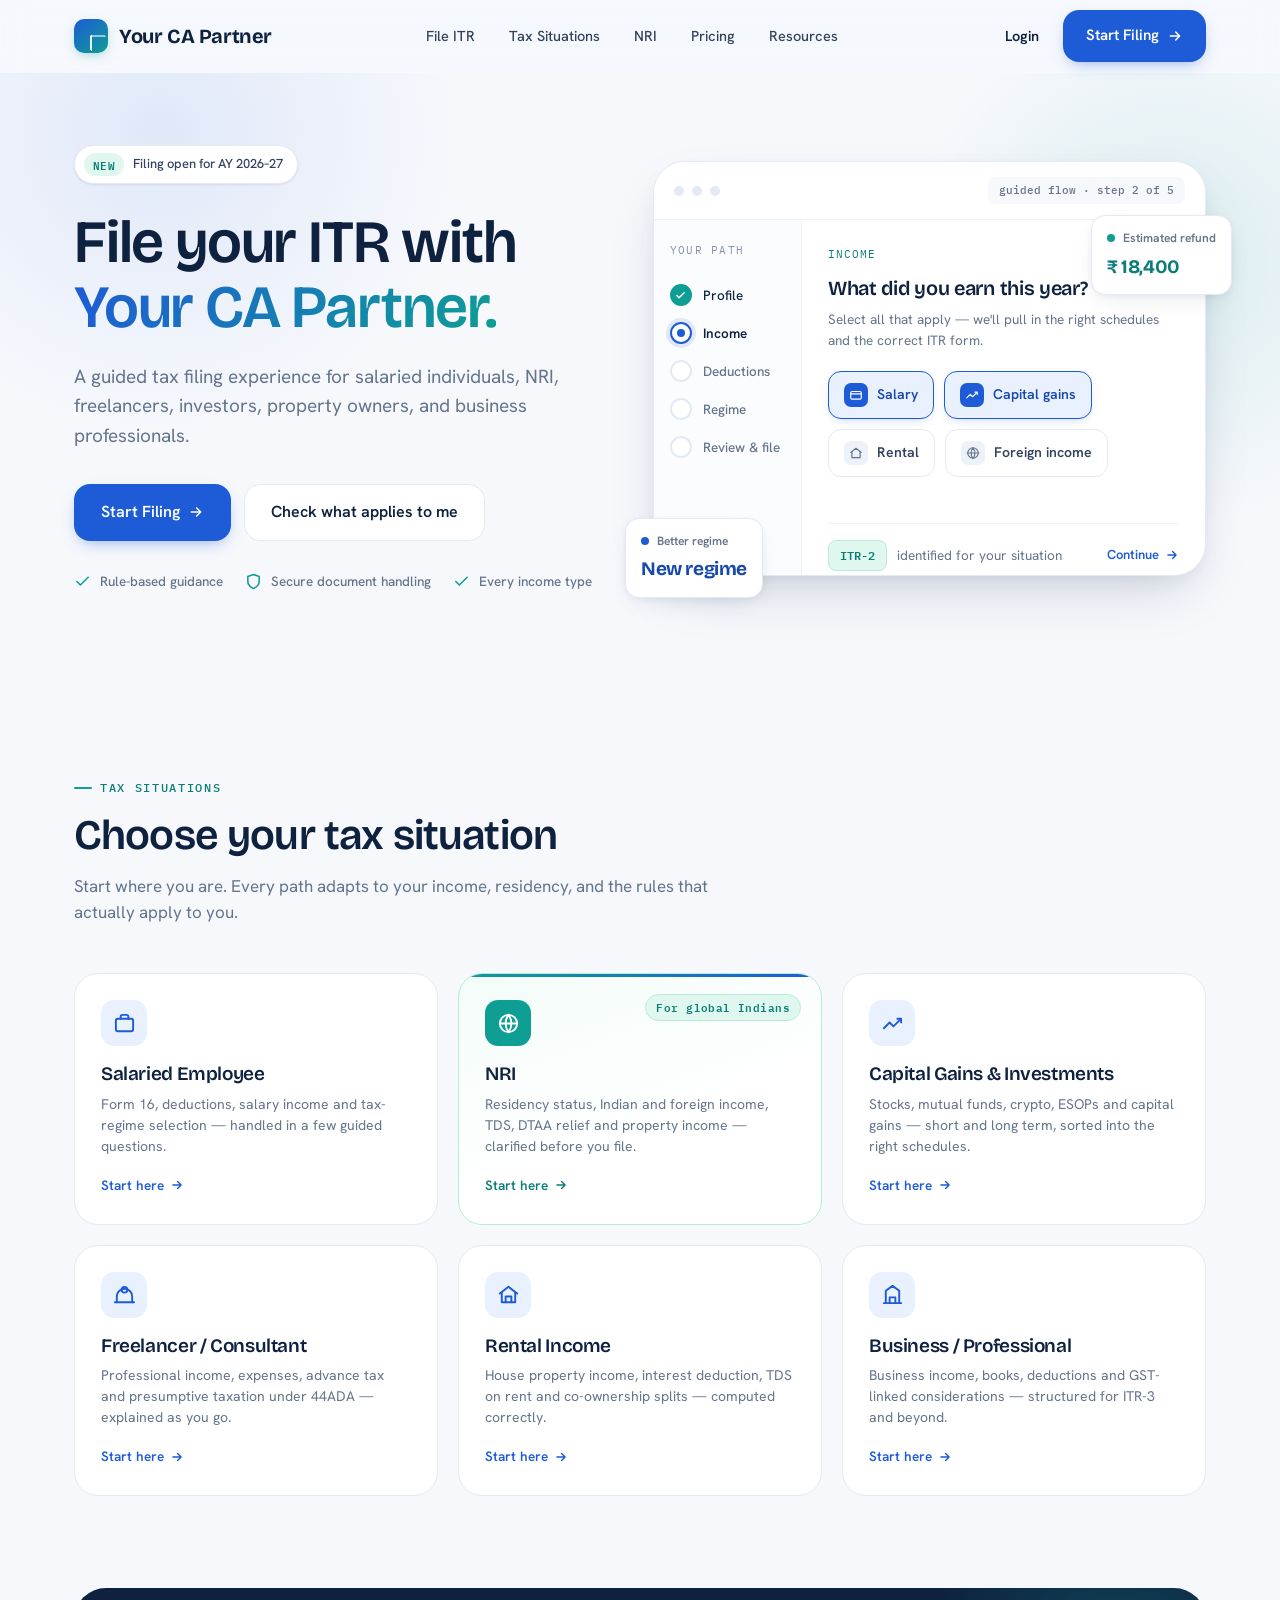
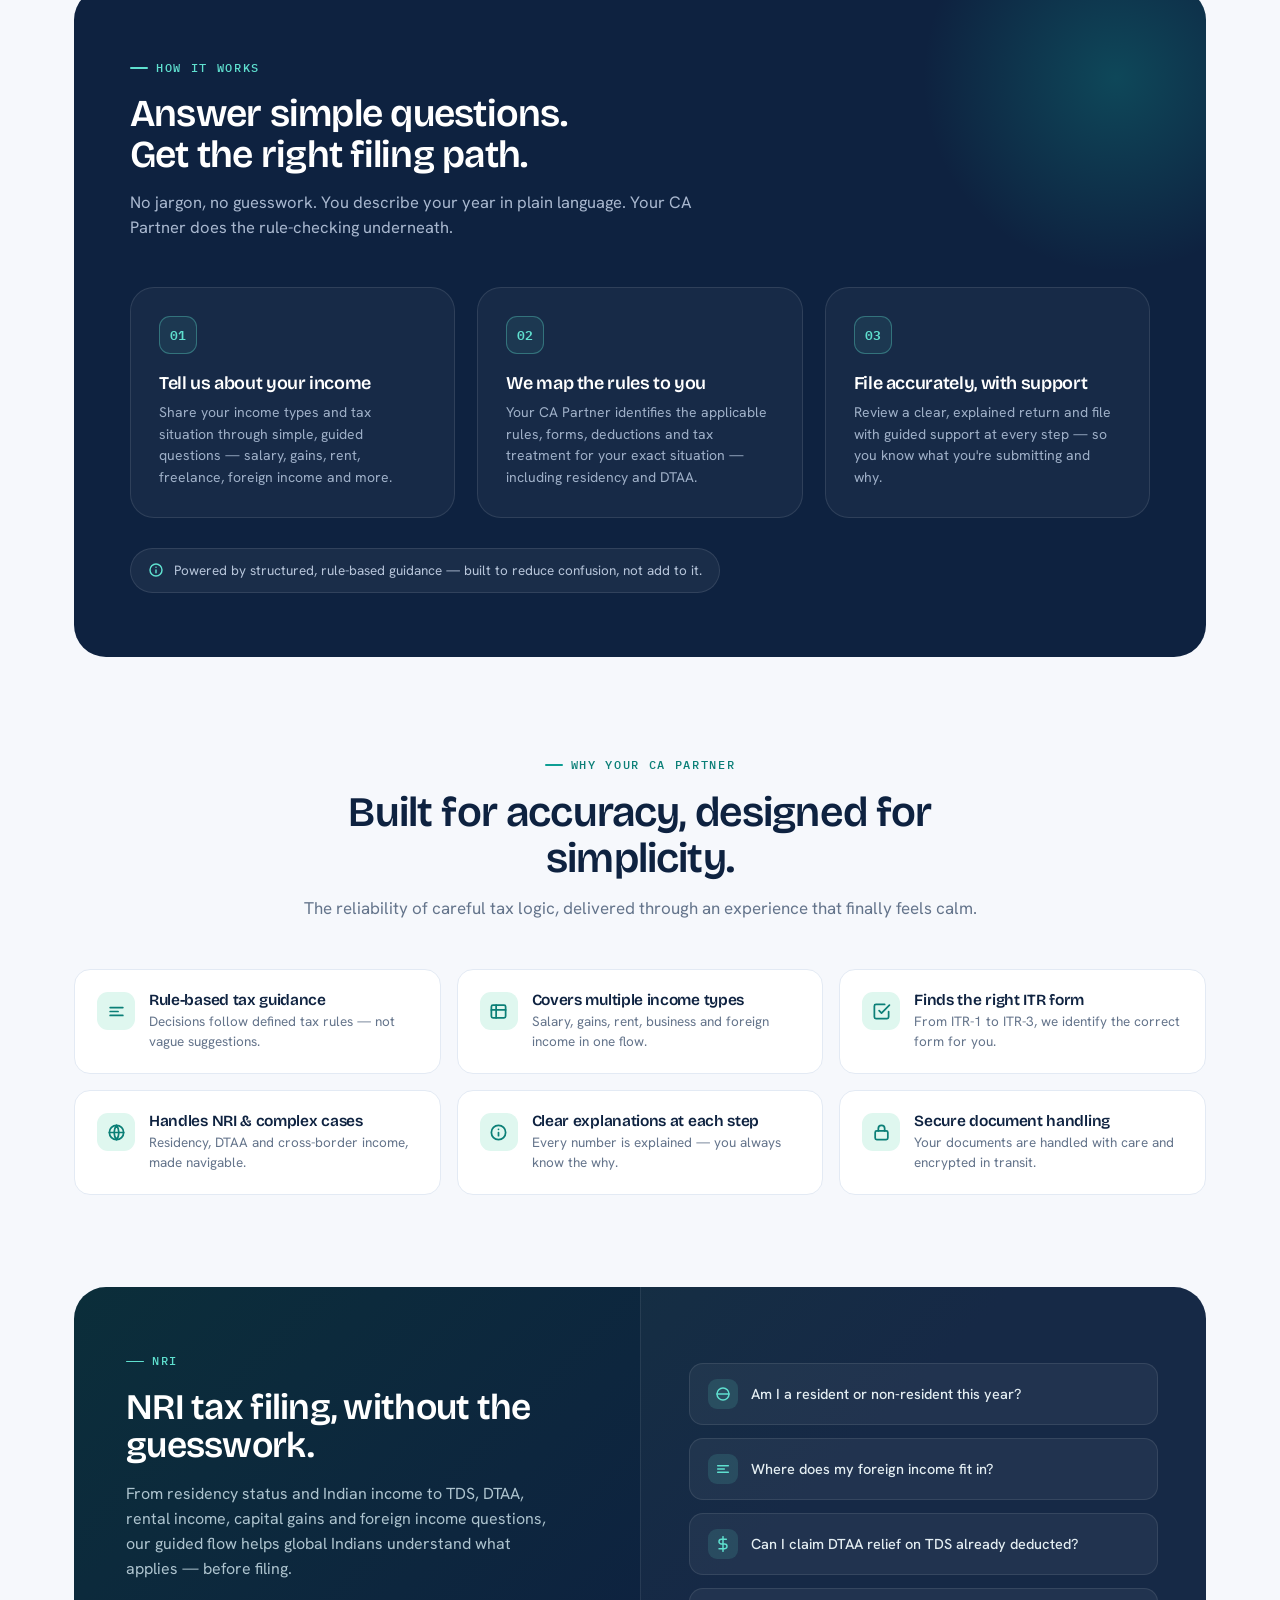
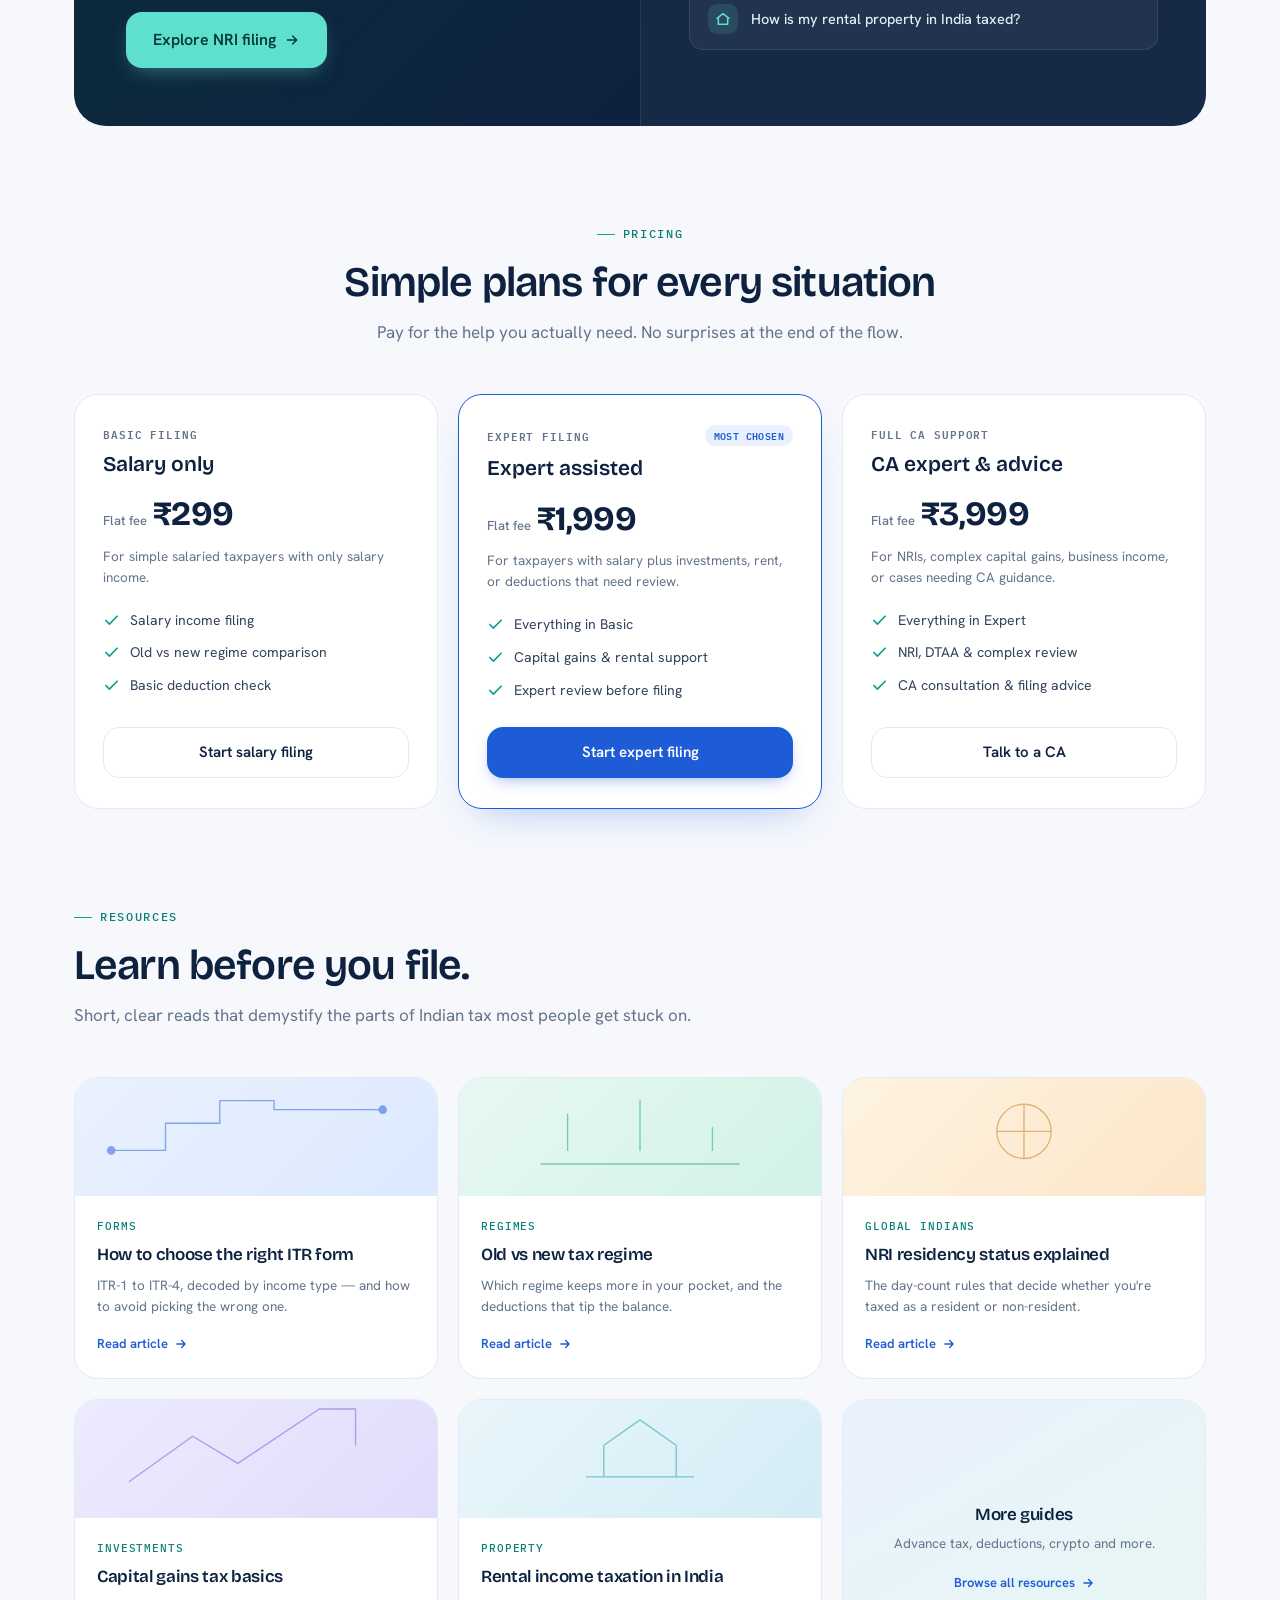
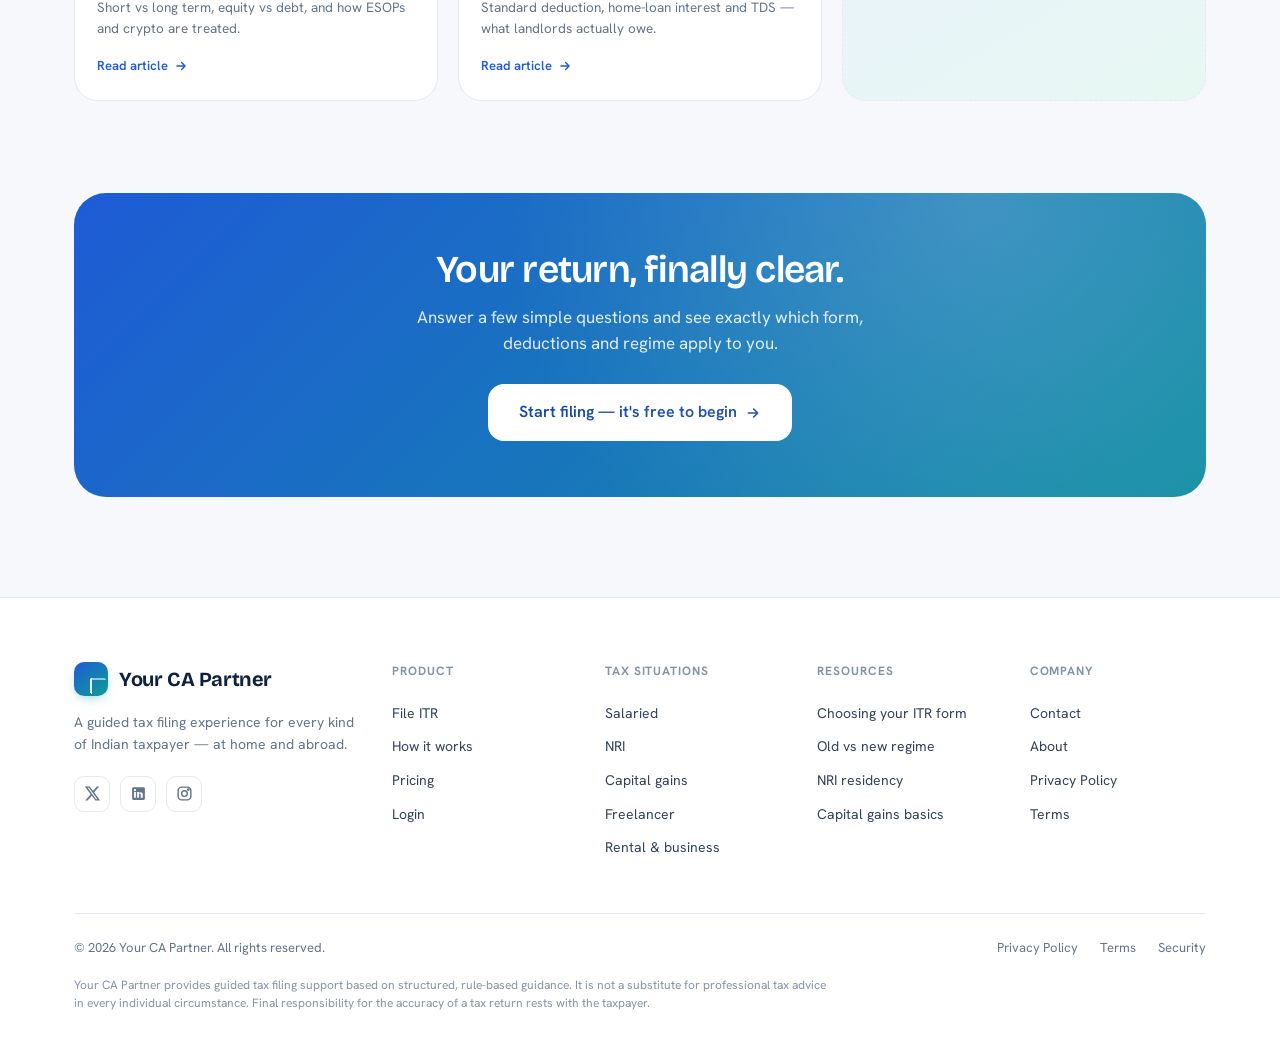
==== commit 6e8d1d4e: "Add files via upload" ====
--- a/index.html
+++ b/index.html
@@ -3,7 +3,7 @@
 <head>
 <meta charset="UTF-8">
 <meta name="viewport" content="width=device-width, initial-scale=1.0">
-<title>Clarity — File your ITR online with clarity</title>
+<title>Your CA Partner — File your ITR online</title>
 <link rel="preconnect" href="https://fonts.googleapis.com">
 <link rel="preconnect" href="https://fonts.gstatic.com" crossorigin>
 <link href="https://fonts.googleapis.com/css2?family=Bricolage+Grotesque:opsz,wght@12..96,400;12..96,500;12..96,600;12..96,700;12..96,800&family=Hanken+Grotesk:wght@400;500;600;700&family=IBM+Plex+Mono:wght@400;500;600&display=swap" rel="stylesheet">
@@ -771,8 +771,8 @@
 <!-- ============ HEADER ============ -->
 <header id="hdr">
   <div class="wrap nav">
-    <a href="#" class="logo" aria-label="Clarity home">
-      <span class="logo-mark"></span> Clarity
+    <a href="#" class="logo" aria-label="Your CA Partner home">
+      <span class="logo-mark"></span> Your CA Partner
     </a>
     <nav class="nav-links" aria-label="Primary">
       <a href="#situations">File ITR</a>
@@ -801,7 +801,7 @@
       <div class="hero-pill">
         <b>NEW</b> Filing open for AY 2026–27
       </div>
-      <h1>File your ITR with<br><span class="accent">clarity, not confusion.</span></h1>
+      <h1>File your ITR with<br><span class="accent">Your CA Partner.</span></h1>
       <p class="hero-sub">A guided tax filing experience for salaried individuals, NRI, freelancers, investors, property owners, and business professionals.</p>
       <div class="hero-cta">
         <a href="tax-tool.html" class="btn btn-primary btn-lg">Start Filing
@@ -933,7 +933,7 @@
       <div class="flow-head">
         <span class="eyebrow">How it works</span>
         <h2>Answer simple questions.<br>Get the right filing path.</h2>
-        <p>No jargon, no guesswork. You describe your year in plain language — Clarity does the rule-checking underneath.</p>
+        <p>No jargon, no guesswork. You describe your year in plain language. Your CA Partner does the rule-checking underneath.</p>
       </div>
       <div class="steps3">
         <div class="s3">
@@ -944,7 +944,7 @@
         <div class="s3">
           <div class="s3-num">02</div>
           <h3>We map the rules to you</h3>
-          <p>Clarity identifies the applicable rules, forms, deductions and tax treatment for your exact situation — including residency and DTAA.</p>
+          <p>Your CA Partner identifies the applicable rules, forms, deductions and tax treatment for your exact situation — including residency and DTAA.</p>
         </div>
         <div class="s3">
           <div class="s3-num">03</div>
@@ -964,7 +964,7 @@
 <section class="section-pad" style="padding-top:0">
   <div class="wrap">
     <div class="section-head center reveal">
-      <span class="eyebrow" style="justify-content:center">Why Clarity</span>
+      <span class="eyebrow" style="justify-content:center">Why Your CA Partner</span>
       <h2>Built for accuracy, designed for simplicity.</h2>
       <p>The reliability of careful tax logic, delivered through an experience that finally feels calm.</p>
     </div>
@@ -1021,7 +1021,7 @@
           <li><svg viewBox="0 0 24 24" fill="none" stroke="currentColor" stroke-width="2.4" stroke-linecap="round" stroke-linejoin="round"><path d="M20 6L9 17l-5-5"/></svg>Old vs new regime comparison</li>
           <li><svg viewBox="0 0 24 24" fill="none" stroke="currentColor" stroke-width="2.4" stroke-linecap="round" stroke-linejoin="round"><path d="M20 6L9 17l-5-5"/></svg>Basic deduction check</li>
         </ul>
-        <a href="client-intake.html?plan=basic" class="btn btn-ghost">Start salary filing</a>
+        <a href="https://tally.so/r/VLxDEN?plan=basic" target="_blank" rel="noopener noreferrer" class="btn btn-ghost">Start salary filing</a>
       </div>
 
       <div class="pcard featured reveal" style="transition-delay:.06s">
@@ -1034,7 +1034,7 @@
           <li><svg viewBox="0 0 24 24" fill="none" stroke="currentColor" stroke-width="2.4" stroke-linecap="round" stroke-linejoin="round"><path d="M20 6L9 17l-5-5"/></svg>Capital gains &amp; rental support</li>
           <li><svg viewBox="0 0 24 24" fill="none" stroke="currentColor" stroke-width="2.4" stroke-linecap="round" stroke-linejoin="round"><path d="M20 6L9 17l-5-5"/></svg>Expert review before filing</li>
         </ul>
-        <a href="client-intake.html?plan=expert" class="btn btn-primary">Start expert filing</a>
+        <a href="https://tally.so/r/VLxDEN?plan=expert" target="_blank" rel="noopener noreferrer" class="btn btn-primary">Start expert filing</a>
       </div>
 
       <div class="pcard reveal" style="transition-delay:.12s">
@@ -1047,7 +1047,7 @@
           <li><svg viewBox="0 0 24 24" fill="none" stroke="currentColor" stroke-width="2.4" stroke-linecap="round" stroke-linejoin="round"><path d="M20 6L9 17l-5-5"/></svg>NRI, DTAA &amp; complex review</li>
           <li><svg viewBox="0 0 24 24" fill="none" stroke="currentColor" stroke-width="2.4" stroke-linecap="round" stroke-linejoin="round"><path d="M20 6L9 17l-5-5"/></svg>CA consultation &amp; filing advice</li>
         </ul>
-        <a href="client-intake.html?plan=ca" class="btn btn-ghost">Talk to a CA</a>
+        <a href="https://tally.so/r/VLxDEN?plan=ca" target="_blank" rel="noopener noreferrer" class="btn btn-ghost">Talk to a CA</a>
       </div>
 
     </div>
@@ -1144,7 +1144,7 @@
   <div class="wrap">
     <div class="foot-grid">
       <div class="foot-brand">
-        <a href="#" class="logo"><span class="logo-mark"></span> Clarity</a>
+        <a href="#" class="logo"><span class="logo-mark"></span> Your CA Partner</a>
         <p>A guided tax filing experience for every kind of Indian taxpayer — at home and abroad.</p>
         <div class="foot-soc">
           <a href="#" aria-label="Twitter"><svg viewBox="0 0 24 24" fill="currentColor"><path d="M18.2 2h3.3l-7.2 8.3L22.8 22h-6.6l-5.2-6.8L5 22H1.7l7.7-8.8L1.2 2h6.8l4.7 6.2L18.2 2zm-1.2 18h1.8L7.1 3.9H5.2L17 20z"/></svg></a>
@@ -1183,14 +1183,14 @@
       </div>
     </div>
     <div class="foot-bottom">
-      <p>© 2026 Clarity Tax Technologies. All rights reserved.</p>
+      <p>© 2026 Your CA Partner. All rights reserved.</p>
       <div class="foot-legal">
         <a href="#">Privacy Policy</a>
         <a href="#">Terms</a>
         <a href="#">Security</a>
       </div>
     </div>
-    <p class="foot-disc">Clarity provides guided tax filing support based on structured, rule-based guidance. It is not a substitute for professional tax advice in every individual circumstance. Final responsibility for the accuracy of a tax return rests with the taxpayer.</p>
+    <p class="foot-disc">Your CA Partner provides guided tax filing support based on structured, rule-based guidance. It is not a substitute for professional tax advice in every individual circumstance. Final responsibility for the accuracy of a tax return rests with the taxpayer.</p>
   </div>
 </footer>
 
